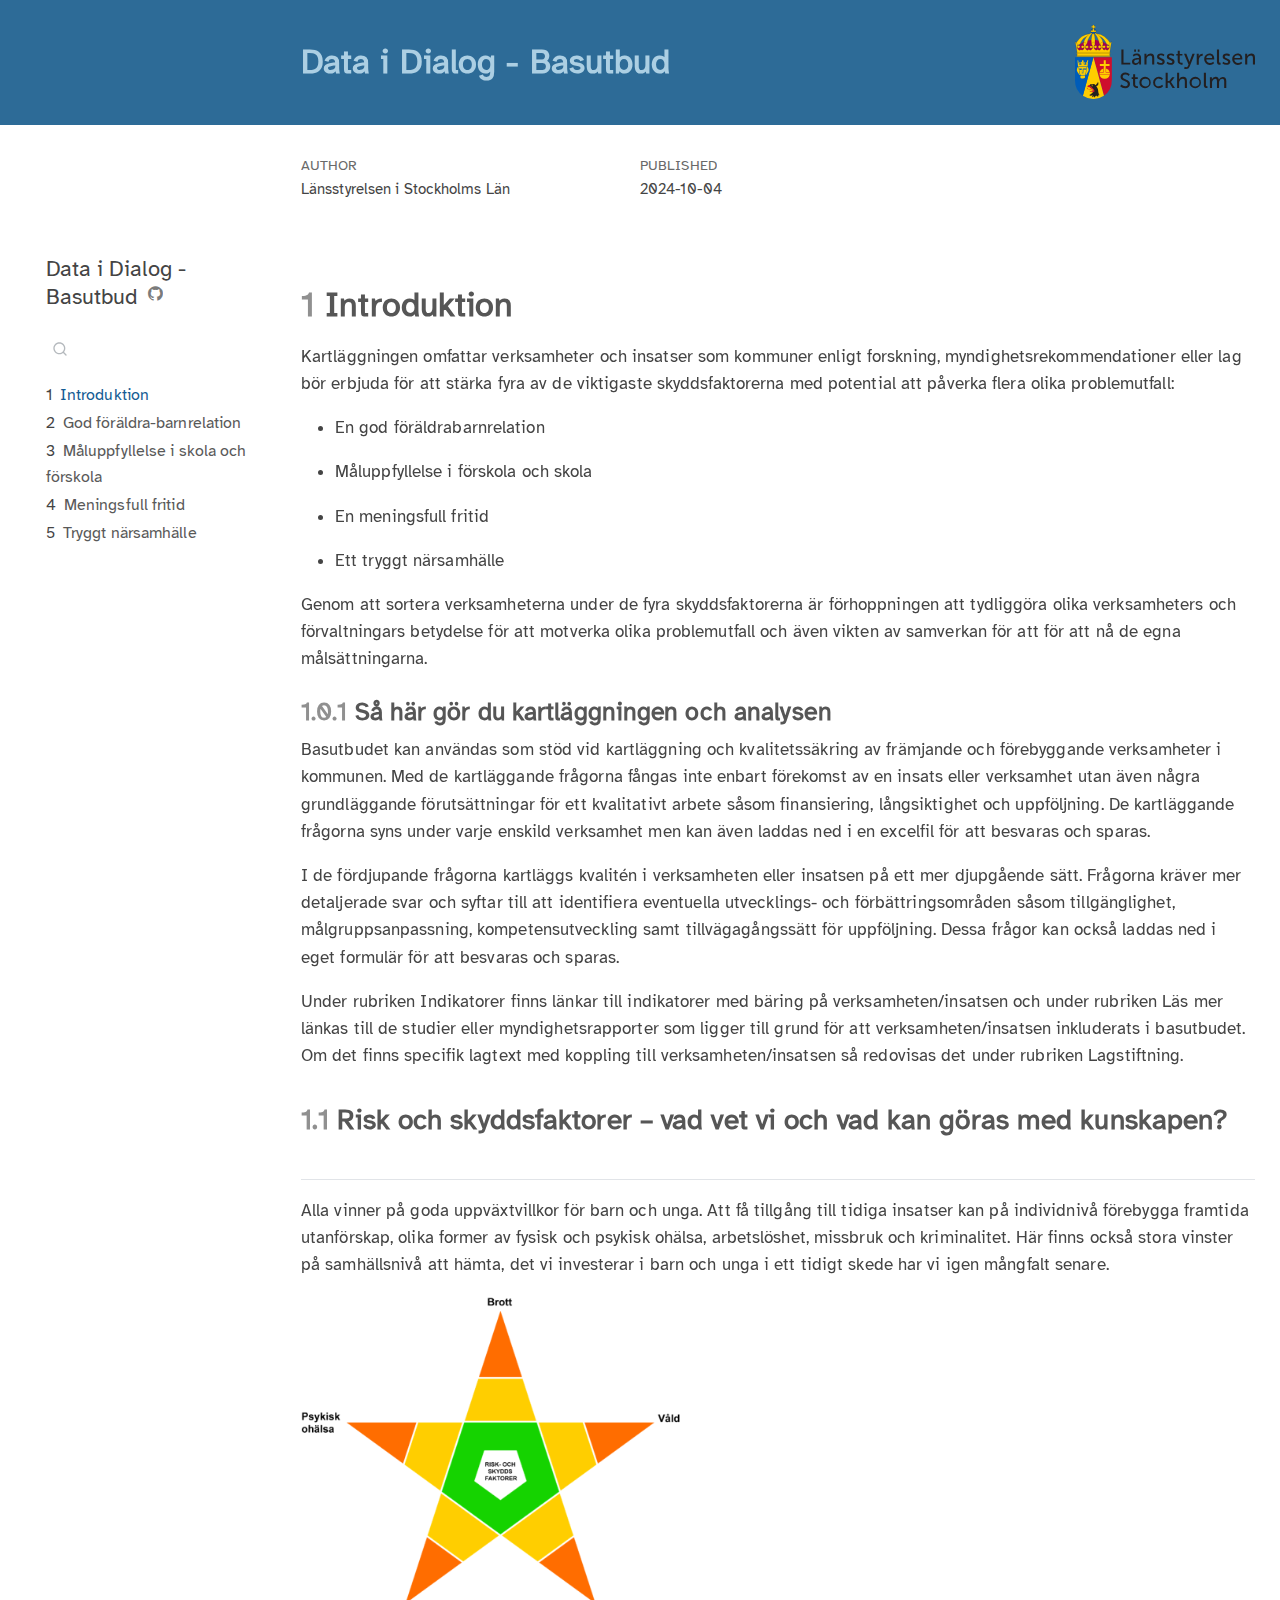
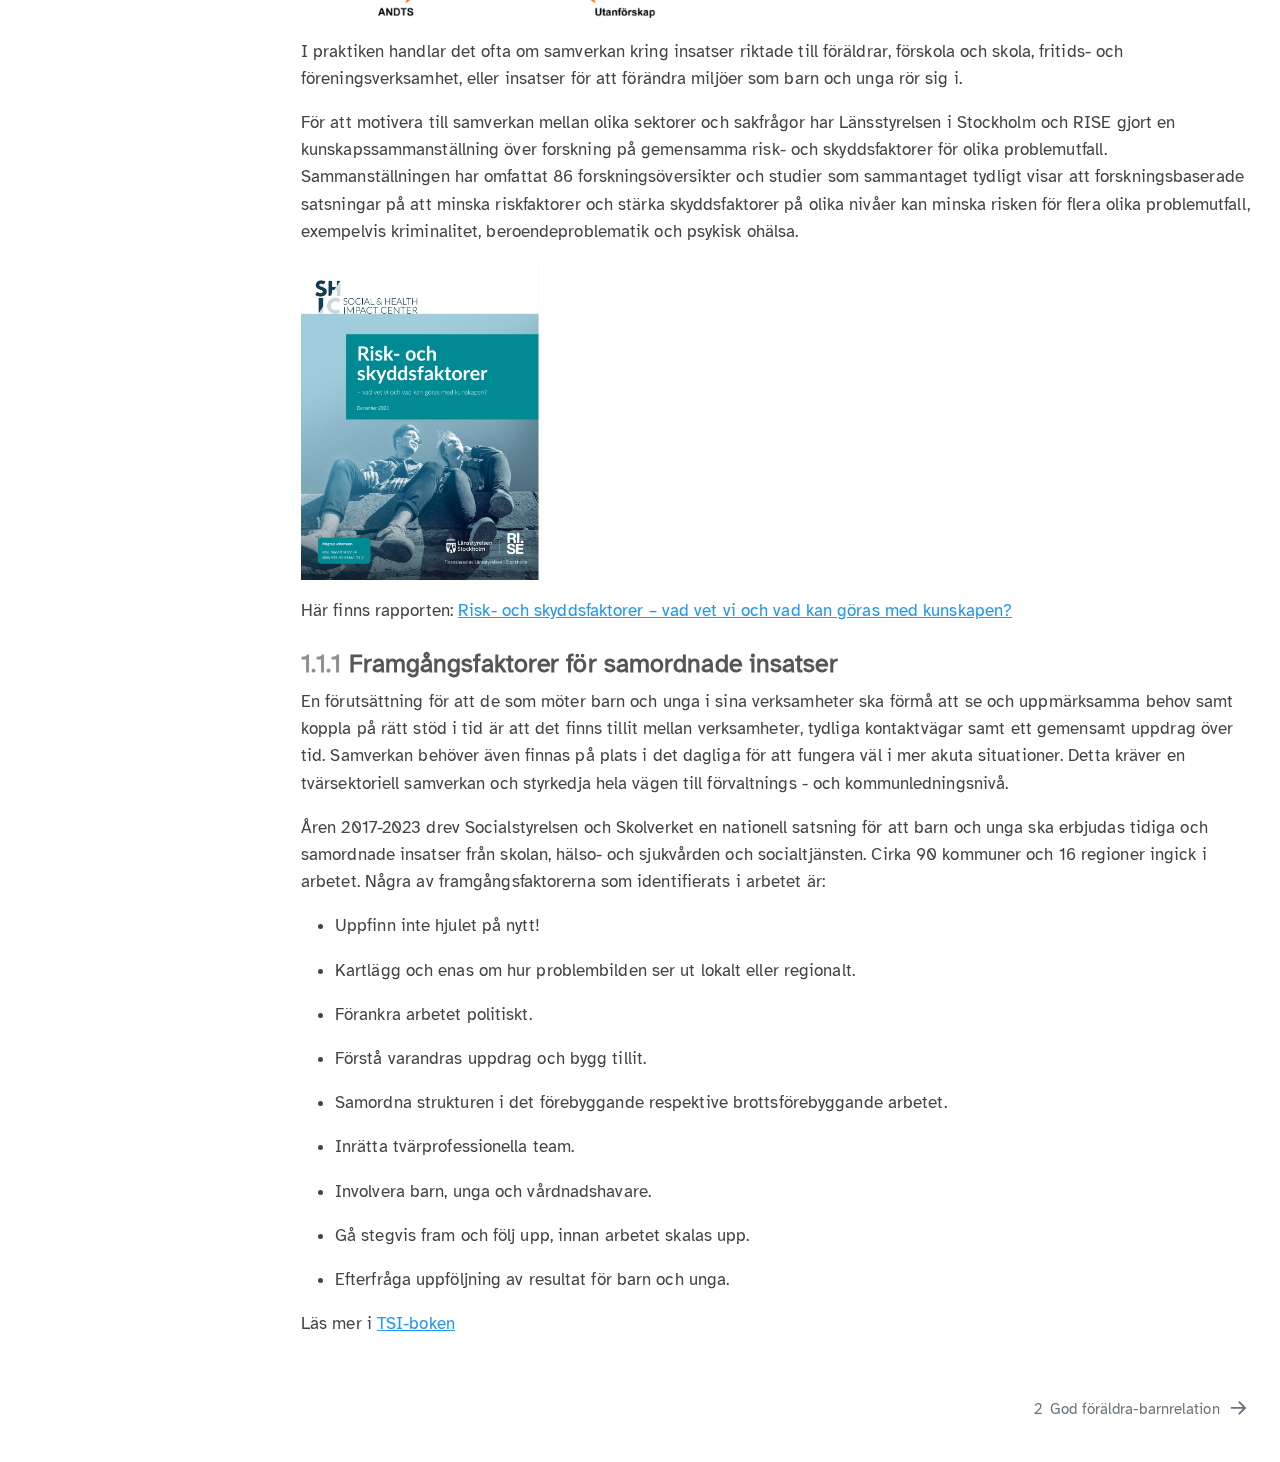
==== docs/index.html @ a028a674 "uppdaterad rubrik" ====
<!DOCTYPE html>
<html xmlns="http://www.w3.org/1999/xhtml" lang="en" xml:lang="en"><head>

<meta charset="utf-8">
<meta name="generator" content="quarto-1.3.353">

<meta name="viewport" content="width=device-width, initial-scale=1.0, user-scalable=yes">

<meta name="author" content="Länsstyrelsen i Stockholms Län">
<meta name="dcterms.date" content="2024-10-04">

<title>Data i Dialog - Basutbud</title>
<style>
code{white-space: pre-wrap;}
span.smallcaps{font-variant: small-caps;}
div.columns{display: flex; gap: min(4vw, 1.5em);}
div.column{flex: auto; overflow-x: auto;}
div.hanging-indent{margin-left: 1.5em; text-indent: -1.5em;}
ul.task-list{list-style: none;}
ul.task-list li input[type="checkbox"] {
  width: 0.8em;
  margin: 0 0.8em 0.2em -1em; /* quarto-specific, see https://github.com/quarto-dev/quarto-cli/issues/4556 */ 
  vertical-align: middle;
}
</style>


<script src="site_libs/quarto-nav/quarto-nav.js"></script>
<script src="site_libs/quarto-nav/headroom.min.js"></script>
<script src="site_libs/clipboard/clipboard.min.js"></script>
<script src="site_libs/quarto-search/autocomplete.umd.js"></script>
<script src="site_libs/quarto-search/fuse.min.js"></script>
<script src="site_libs/quarto-search/quarto-search.js"></script>
<meta name="quarto:offset" content="./">
<link href="./fldr.html" rel="next">
<script src="site_libs/quarto-html/quarto.js"></script>
<script src="site_libs/quarto-html/popper.min.js"></script>
<script src="site_libs/quarto-html/tippy.umd.min.js"></script>
<script src="site_libs/quarto-html/anchor.min.js"></script>
<link href="site_libs/quarto-html/tippy.css" rel="stylesheet">
<link href="site_libs/quarto-html/quarto-syntax-highlighting.css" rel="stylesheet" id="quarto-text-highlighting-styles">
<script src="site_libs/bootstrap/bootstrap.min.js"></script>
<link href="site_libs/bootstrap/bootstrap-icons.css" rel="stylesheet">
<link href="site_libs/bootstrap/bootstrap.min.css" rel="stylesheet" id="quarto-bootstrap" data-mode="light">
<script id="quarto-search-options" type="application/json">{
  "location": "sidebar",
  "copy-button": false,
  "collapse-after": 3,
  "panel-placement": "start",
  "type": "textbox",
  "limit": 20,
  "language": {
    "search-no-results-text": "No results",
    "search-matching-documents-text": "matching documents",
    "search-copy-link-title": "Copy link to search",
    "search-hide-matches-text": "Hide additional matches",
    "search-more-match-text": "more match in this document",
    "search-more-matches-text": "more matches in this document",
    "search-clear-button-title": "Clear",
    "search-detached-cancel-button-title": "Cancel",
    "search-submit-button-title": "Submit"
  }
}</script>
<style>

      .quarto-title-block .quarto-title-banner h1,
      .quarto-title-block .quarto-title-banner h2,
      .quarto-title-block .quarto-title-banner h3,
      .quarto-title-block .quarto-title-banner h4,
      .quarto-title-block .quarto-title-banner h5,
      .quarto-title-block .quarto-title-banner h6
      {
        color: #BBDBEC;
      }

      .quarto-title-block .quarto-title-banner {
        color: #BBDBEC;
background: #2D6B97;
      }
</style>


<link rel="stylesheet" href="styles.css">
</head>

<body class="nav-sidebar floating">

<div id="quarto-search-results"></div>
  <header id="quarto-header" class="headroom fixed-top">
  <nav class="quarto-secondary-nav">
    <div class="container-fluid d-flex">
      <button type="button" class="quarto-btn-toggle btn" data-bs-toggle="collapse" data-bs-target="#quarto-sidebar,#quarto-sidebar-glass" aria-controls="quarto-sidebar" aria-expanded="false" aria-label="Toggle sidebar navigation" onclick="if (window.quartoToggleHeadroom) { window.quartoToggleHeadroom(); }">
        <i class="bi bi-layout-text-sidebar-reverse"></i>
      </button>
      <nav class="quarto-page-breadcrumbs" aria-label="breadcrumb"><ol class="breadcrumb"><li class="breadcrumb-item"><a href="./index.html"><span class="chapter-number">1</span>&nbsp; <span class="chapter-title">Introduktion</span></a></li></ol></nav>
      <a class="flex-grow-1" role="button" data-bs-toggle="collapse" data-bs-target="#quarto-sidebar,#quarto-sidebar-glass" aria-controls="quarto-sidebar" aria-expanded="false" aria-label="Toggle sidebar navigation" onclick="if (window.quartoToggleHeadroom) { window.quartoToggleHeadroom(); }">      
      </a>
      <button type="button" class="btn quarto-search-button" aria-label="Search" onclick="window.quartoOpenSearch();">
        <i class="bi bi-search"></i>
      </button>
    </div>
  </nav>
</header>
<!-- content -->
<header id="title-block-header" class="quarto-title-block default page-columns page-full">
  <div class="quarto-title-banner page-columns page-full">
    <div class="quarto-title column-page-right">
      <h1 class="title">Data i Dialog - Basutbud</h1>
                      </div>
  </div>
    
  
  <div class="quarto-title-meta">

      <div>
      <div class="quarto-title-meta-heading">Author</div>
      <div class="quarto-title-meta-contents">
               <p>Länsstyrelsen i Stockholms Län </p>
            </div>
    </div>
      
      <div>
      <div class="quarto-title-meta-heading">Published</div>
      <div class="quarto-title-meta-contents">
        <p class="date">2024-10-04</p>
      </div>
    </div>
    
      
    </div>
    
  
  </header><div id="quarto-content" class="quarto-container page-columns page-rows-contents page-layout-full">
<!-- sidebar -->
  <nav id="quarto-sidebar" class="sidebar collapse collapse-horizontal sidebar-navigation floating overflow-auto">
    <div class="pt-lg-2 mt-2 text-left sidebar-header">
    <div class="sidebar-title mb-0 py-0">
      <a href="./">Data i Dialog - Basutbud</a> 
        <div class="sidebar-tools-main">
    <a href="https://github.com/pgmj" title="Source Code" class="quarto-navigation-tool px-1" aria-label="Source Code"><i class="bi bi-github"></i></a>
</div>
    </div>
      </div>
        <div class="mt-2 flex-shrink-0 align-items-center">
        <div class="sidebar-search">
        <div id="quarto-search" class="" title="Search"></div>
        </div>
        </div>
    <div class="sidebar-menu-container"> 
    <ul class="list-unstyled mt-1">
        <li class="sidebar-item">
  <div class="sidebar-item-container"> 
  <a href="./index.html" class="sidebar-item-text sidebar-link active">
 <span class="menu-text"><span class="chapter-number">1</span>&nbsp; <span class="chapter-title">Introduktion</span></span></a>
  </div>
</li>
        <li class="sidebar-item">
  <div class="sidebar-item-container"> 
  <a href="./fldr.html" class="sidebar-item-text sidebar-link">
 <span class="menu-text"><span class="chapter-number">2</span>&nbsp; <span class="chapter-title">God föräldra-barnrelation</span></span></a>
  </div>
</li>
        <li class="sidebar-item">
  <div class="sidebar-item-container"> 
  <a href="./skola.html" class="sidebar-item-text sidebar-link">
 <span class="menu-text"><span class="chapter-number">3</span>&nbsp; <span class="chapter-title">Måluppfyllelse i skola och förskola</span></span></a>
  </div>
</li>
        <li class="sidebar-item">
  <div class="sidebar-item-container"> 
  <a href="./fritid.html" class="sidebar-item-text sidebar-link">
 <span class="menu-text"><span class="chapter-number">4</span>&nbsp; <span class="chapter-title">Meningsfull fritid</span></span></a>
  </div>
</li>
        <li class="sidebar-item">
  <div class="sidebar-item-container"> 
  <a href="./community.html" class="sidebar-item-text sidebar-link">
 <span class="menu-text"><span class="chapter-number">5</span>&nbsp; <span class="chapter-title">Tryggt närsamhälle</span></span></a>
  </div>
</li>
    </ul>
    </div>
</nav>
<div id="quarto-sidebar-glass" data-bs-toggle="collapse" data-bs-target="#quarto-sidebar,#quarto-sidebar-glass"></div>
<!-- margin-sidebar -->
    
<!-- main -->
<main class="content quarto-banner-title-block column-page-right" id="quarto-document-content">




<section id="introduktion" class="level1" data-number="1">
<h1 data-number="1"><span class="header-section-number">1</span> Introduktion</h1>
<p>Kartläggningen omfattar verksamheter och insatser som kommuner enligt forskning, myndighetsrekommendationer eller lag bör erbjuda för att stärka fyra av de viktigaste skyddsfaktorerna med potential att påverka flera olika problemutfall:</p>
<ul>
<li><p>En god föräldrabarnrelation</p></li>
<li><p>Måluppfyllelse i förskola och skola</p></li>
<li><p>En meningsfull fritid</p></li>
<li><p>Ett tryggt närsamhälle</p></li>
</ul>
<p>Genom att sortera verksamheterna under de fyra skyddsfaktorerna är förhoppningen att tydliggöra olika verksamheters och förvaltningars betydelse för att motverka olika problemutfall och även vikten av samverkan för att för att nå de egna målsättningarna.</p>
<section id="så-här-gör-du-kartläggningen-och-analysen" class="level3" data-number="1.0.1">
<h3 data-number="1.0.1" class="anchored" data-anchor-id="så-här-gör-du-kartläggningen-och-analysen"><span class="header-section-number">1.0.1</span> Så här gör du kartläggningen och analysen</h3>
<p>Basutbudet kan användas som stöd vid kartläggning och kvalitetssäkring av främjande och förebyggande verksamheter i kommunen. Med de kartläggande frågorna fångas inte enbart förekomst av en insats eller verksamhet utan även några grundläggande förutsättningar för ett kvalitativt arbete såsom finansiering, långsiktighet och uppföljning. De kartläggande frågorna syns under varje enskild verksamhet men kan även laddas ned i en excelfil för att besvaras och sparas.</p>
<p>I de fördjupande frågorna kartläggs kvalitén i verksamheten eller insatsen på ett mer djupgående sätt. Frågorna kräver mer detaljerade svar och syftar till att identifiera eventuella utvecklings- och förbättringsområden såsom tillgänglighet, målgruppsanpassning, kompetensutveckling samt tillvägagångssätt för uppföljning. Dessa frågor kan också laddas ned i eget formulär för att besvaras och sparas.</p>
<p>Under rubriken Indikatorer finns länkar till indikatorer med bäring på verksamheten/insatsen och under rubriken Läs mer länkas till de studier eller myndighetsrapporter som ligger till grund för att verksamheten/insatsen inkluderats i basutbudet. Om det finns specifik lagtext med koppling till verksamheten/insatsen så redovisas det under rubriken Lagstiftning.</p>
</section>
<section id="risk-och-skyddsfaktorer-vad-vet-vi-och-vad-kan-göras-med-kunskapen" class="level2" data-number="1.1">
<h2 data-number="1.1" class="anchored" data-anchor-id="risk-och-skyddsfaktorer-vad-vet-vi-och-vad-kan-göras-med-kunskapen"><span class="header-section-number">1.1</span> Risk och skyddsfaktorer – vad vet vi och vad kan göras med kunskapen?</h2>
<p>Alla vinner på goda uppväxtvillkor för barn och unga. Att få tillgång till tidiga insatser kan på individnivå förebygga framtida utanförskap, olika former av fysisk och psykisk ohälsa, arbetslöshet, missbruk och kriminalitet. Här finns också stora vinster på samhällsnivå att hämta, det vi investerar i barn och unga i ett tidigt skede har vi igen mångfalt senare.</p>
<p><img src="preventionsstjarnan.png" class="img-fluid" style="width:40.0%"></p>
<p>I praktiken handlar det ofta om samverkan kring insatser riktade till föräldrar, förskola och skola, fritids- och föreningsverksamhet, eller insatser för att förändra miljöer som barn och unga rör sig i.</p>
<p>För att motivera till samverkan mellan olika sektorer och sakfrågor har Länsstyrelsen i Stockholm och RISE gjort en kunskapssammanställning över forskning på gemensamma risk- och skyddsfaktorer för olika problemutfall. Sammanställningen har omfattat 86 forskningsöversikter och studier som sammantaget tydligt visar att forskningsbaserade satsningar på att minska riskfaktorer och stärka skyddsfaktorer på olika nivåer kan minska risken för flera olika problemutfall, exempelvis kriminalitet, beroendeproblematik och psykisk ohälsa.</p>
<p><img src="riskrapport.png" class="img-fluid" style="width:25.0%"></p>
<p>Här finns rapporten: <a href="http://ri.diva-portal.org/smash/record.jsf?pid=diva2%3A1656234&amp;dswid=3419">Risk- och skyddsfaktorer – vad vet vi och vad kan göras med kunskapen?</a></p>
<section id="framgångsfaktorer-för-samordnade-insatser" class="level3" data-number="1.1.1">
<h3 data-number="1.1.1" class="anchored" data-anchor-id="framgångsfaktorer-för-samordnade-insatser"><span class="header-section-number">1.1.1</span> Framgångsfaktorer för samordnade insatser</h3>
<p>En förutsättning för att de som möter barn och unga i sina verksamheter ska förmå att se och uppmärksamma behov samt koppla på rätt stöd i tid är att det finns tillit mellan verksamheter, tydliga kontaktvägar samt ett gemensamt uppdrag över tid. Samverkan behöver även finnas på plats i det dagliga för att fungera väl i mer akuta situationer. Detta kräver en tvärsektoriell samverkan och styrkedja hela vägen till förvaltnings - och kommunledningsnivå.</p>
<p>Åren 2017-2023 drev Socialstyrelsen och Skolverket en nationell satsning för att barn och unga ska erbjudas tidiga och samordnade insatser från skolan, hälso- och sjukvården och socialtjänsten. Cirka 90 kommuner och 16 regioner ingick i arbetet. Några av framgångsfaktorerna som identifierats i arbetet är:</p>
<ul>
<li><p>Uppfinn inte hjulet på nytt!</p></li>
<li><p>Kartlägg och enas om hur problembilden ser ut lokalt eller regionalt.</p></li>
<li><p>Förankra arbetet politiskt.</p></li>
<li><p>Förstå varandras uppdrag och bygg tillit.</p></li>
<li><p>Samordna strukturen i det förebyggande respektive brottsförebyggande arbetet.</p></li>
<li><p>Inrätta tvärprofessionella team.</p></li>
<li><p>Involvera barn, unga och vårdnadshavare.</p></li>
<li><p>Gå stegvis fram och följ upp, innan arbetet skalas upp.</p></li>
<li><p>Efterfråga uppföljning av resultat för barn och unga.</p></li>
</ul>
<p>Läs mer i <a href="https://www.socialstyrelsen.se/globalassets/sharepoint-dokument/artikelkatalog/ovrigt/2023-10-8779.pdf">TSI-boken</a></p>


</section>
</section>
</section>

</main> <!-- /main -->
<script id="quarto-html-after-body" type="application/javascript">
window.document.addEventListener("DOMContentLoaded", function (event) {
  const toggleBodyColorMode = (bsSheetEl) => {
    const mode = bsSheetEl.getAttribute("data-mode");
    const bodyEl = window.document.querySelector("body");
    if (mode === "dark") {
      bodyEl.classList.add("quarto-dark");
      bodyEl.classList.remove("quarto-light");
    } else {
      bodyEl.classList.add("quarto-light");
      bodyEl.classList.remove("quarto-dark");
    }
  }
  const toggleBodyColorPrimary = () => {
    const bsSheetEl = window.document.querySelector("link#quarto-bootstrap");
    if (bsSheetEl) {
      toggleBodyColorMode(bsSheetEl);
    }
  }
  toggleBodyColorPrimary();  
  const icon = "";
  const anchorJS = new window.AnchorJS();
  anchorJS.options = {
    placement: 'right',
    icon: icon
  };
  anchorJS.add('.anchored');
  const isCodeAnnotation = (el) => {
    for (const clz of el.classList) {
      if (clz.startsWith('code-annotation-')) {                     
        return true;
      }
    }
    return false;
  }
  const clipboard = new window.ClipboardJS('.code-copy-button', {
    text: function(trigger) {
      const codeEl = trigger.previousElementSibling.cloneNode(true);
      for (const childEl of codeEl.children) {
        if (isCodeAnnotation(childEl)) {
          childEl.remove();
        }
      }
      return codeEl.innerText;
    }
  });
  clipboard.on('success', function(e) {
    // button target
    const button = e.trigger;
    // don't keep focus
    button.blur();
    // flash "checked"
    button.classList.add('code-copy-button-checked');
    var currentTitle = button.getAttribute("title");
    button.setAttribute("title", "Copied!");
    let tooltip;
    if (window.bootstrap) {
      button.setAttribute("data-bs-toggle", "tooltip");
      button.setAttribute("data-bs-placement", "left");
      button.setAttribute("data-bs-title", "Copied!");
      tooltip = new bootstrap.Tooltip(button, 
        { trigger: "manual", 
          customClass: "code-copy-button-tooltip",
          offset: [0, -8]});
      tooltip.show();    
    }
    setTimeout(function() {
      if (tooltip) {
        tooltip.hide();
        button.removeAttribute("data-bs-title");
        button.removeAttribute("data-bs-toggle");
        button.removeAttribute("data-bs-placement");
      }
      button.setAttribute("title", currentTitle);
      button.classList.remove('code-copy-button-checked');
    }, 1000);
    // clear code selection
    e.clearSelection();
  });
  function tippyHover(el, contentFn) {
    const config = {
      allowHTML: true,
      content: contentFn,
      maxWidth: 500,
      delay: 100,
      arrow: false,
      appendTo: function(el) {
          return el.parentElement;
      },
      interactive: true,
      interactiveBorder: 10,
      theme: 'quarto',
      placement: 'bottom-start'
    };
    window.tippy(el, config); 
  }
  const noterefs = window.document.querySelectorAll('a[role="doc-noteref"]');
  for (var i=0; i<noterefs.length; i++) {
    const ref = noterefs[i];
    tippyHover(ref, function() {
      // use id or data attribute instead here
      let href = ref.getAttribute('data-footnote-href') || ref.getAttribute('href');
      try { href = new URL(href).hash; } catch {}
      const id = href.replace(/^#\/?/, "");
      const note = window.document.getElementById(id);
      return note.innerHTML;
    });
  }
      let selectedAnnoteEl;
      const selectorForAnnotation = ( cell, annotation) => {
        let cellAttr = 'data-code-cell="' + cell + '"';
        let lineAttr = 'data-code-annotation="' +  annotation + '"';
        const selector = 'span[' + cellAttr + '][' + lineAttr + ']';
        return selector;
      }
      const selectCodeLines = (annoteEl) => {
        const doc = window.document;
        const targetCell = annoteEl.getAttribute("data-target-cell");
        const targetAnnotation = annoteEl.getAttribute("data-target-annotation");
        const annoteSpan = window.document.querySelector(selectorForAnnotation(targetCell, targetAnnotation));
        const lines = annoteSpan.getAttribute("data-code-lines").split(",");
        const lineIds = lines.map((line) => {
          return targetCell + "-" + line;
        })
        let top = null;
        let height = null;
        let parent = null;
        if (lineIds.length > 0) {
            //compute the position of the single el (top and bottom and make a div)
            const el = window.document.getElementById(lineIds[0]);
            top = el.offsetTop;
            height = el.offsetHeight;
            parent = el.parentElement.parentElement;
          if (lineIds.length > 1) {
            const lastEl = window.document.getElementById(lineIds[lineIds.length - 1]);
            const bottom = lastEl.offsetTop + lastEl.offsetHeight;
            height = bottom - top;
          }
          if (top !== null && height !== null && parent !== null) {
            // cook up a div (if necessary) and position it 
            let div = window.document.getElementById("code-annotation-line-highlight");
            if (div === null) {
              div = window.document.createElement("div");
              div.setAttribute("id", "code-annotation-line-highlight");
              div.style.position = 'absolute';
              parent.appendChild(div);
            }
            div.style.top = top - 2 + "px";
            div.style.height = height + 4 + "px";
            let gutterDiv = window.document.getElementById("code-annotation-line-highlight-gutter");
            if (gutterDiv === null) {
              gutterDiv = window.document.createElement("div");
              gutterDiv.setAttribute("id", "code-annotation-line-highlight-gutter");
              gutterDiv.style.position = 'absolute';
              const codeCell = window.document.getElementById(targetCell);
              const gutter = codeCell.querySelector('.code-annotation-gutter');
              gutter.appendChild(gutterDiv);
            }
            gutterDiv.style.top = top - 2 + "px";
            gutterDiv.style.height = height + 4 + "px";
          }
          selectedAnnoteEl = annoteEl;
        }
      };
      const unselectCodeLines = () => {
        const elementsIds = ["code-annotation-line-highlight", "code-annotation-line-highlight-gutter"];
        elementsIds.forEach((elId) => {
          const div = window.document.getElementById(elId);
          if (div) {
            div.remove();
          }
        });
        selectedAnnoteEl = undefined;
      };
      // Attach click handler to the DT
      const annoteDls = window.document.querySelectorAll('dt[data-target-cell]');
      for (const annoteDlNode of annoteDls) {
        annoteDlNode.addEventListener('click', (event) => {
          const clickedEl = event.target;
          if (clickedEl !== selectedAnnoteEl) {
            unselectCodeLines();
            const activeEl = window.document.querySelector('dt[data-target-cell].code-annotation-active');
            if (activeEl) {
              activeEl.classList.remove('code-annotation-active');
            }
            selectCodeLines(clickedEl);
            clickedEl.classList.add('code-annotation-active');
          } else {
            // Unselect the line
            unselectCodeLines();
            clickedEl.classList.remove('code-annotation-active');
          }
        });
      }
  const findCites = (el) => {
    const parentEl = el.parentElement;
    if (parentEl) {
      const cites = parentEl.dataset.cites;
      if (cites) {
        return {
          el,
          cites: cites.split(' ')
        };
      } else {
        return findCites(el.parentElement)
      }
    } else {
      return undefined;
    }
  };
  var bibliorefs = window.document.querySelectorAll('a[role="doc-biblioref"]');
  for (var i=0; i<bibliorefs.length; i++) {
    const ref = bibliorefs[i];
    const citeInfo = findCites(ref);
    if (citeInfo) {
      tippyHover(citeInfo.el, function() {
        var popup = window.document.createElement('div');
        citeInfo.cites.forEach(function(cite) {
          var citeDiv = window.document.createElement('div');
          citeDiv.classList.add('hanging-indent');
          citeDiv.classList.add('csl-entry');
          var biblioDiv = window.document.getElementById('ref-' + cite);
          if (biblioDiv) {
            citeDiv.innerHTML = biblioDiv.innerHTML;
          }
          popup.appendChild(citeDiv);
        });
        return popup.innerHTML;
      });
    }
  }
    var localhostRegex = new RegExp(/^(?:http|https):\/\/localhost\:?[0-9]*\//);
      var filterRegex = new RegExp('/' + window.location.host + '/');
    var isInternal = (href) => {
        return filterRegex.test(href) || localhostRegex.test(href);
    }
    // Inspect non-navigation links and adorn them if external
 	var links = window.document.querySelectorAll('a[href]:not(.nav-link):not(.navbar-brand):not(.toc-action):not(.sidebar-link):not(.sidebar-item-toggle):not(.pagination-link):not(.no-external):not([aria-hidden]):not(.dropdown-item)');
    for (var i=0; i<links.length; i++) {
      const link = links[i];
      if (!isInternal(link.href)) {
          // target, if specified
          link.setAttribute("target", "_blank");
      }
    }
});
</script>
<nav class="page-navigation column-page-right">
  <div class="nav-page nav-page-previous">
  </div>
  <div class="nav-page nav-page-next">
      <a href="./fldr.html" class="pagination-link">
        <span class="nav-page-text"><span class="chapter-number">2</span>&nbsp; <span class="chapter-title">God föräldra-barnrelation</span></span> <i class="bi bi-arrow-right-short"></i>
      </a>
  </div>
</nav>
</div> <!-- /content -->



</body></html>
---- docs/site_libs/quarto-html/tippy.css ----
.tippy-box[data-animation=fade][data-state=hidden]{opacity:0}[data-tippy-root]{max-width:calc(100vw - 10px)}.tippy-box{position:relative;background-color:#333;color:#fff;border-radius:4px;font-size:14px;line-height:1.4;white-space:normal;outline:0;transition-property:transform,visibility,opacity}.tippy-box[data-placement^=top]>.tippy-arrow{bottom:0}.tippy-box[data-placement^=top]>.tippy-arrow:before{bottom:-7px;left:0;border-width:8px 8px 0;border-top-color:initial;transform-origin:center top}.tippy-box[data-placement^=bottom]>.tippy-arrow{top:0}.tippy-box[data-placement^=bottom]>.tippy-arrow:before{top:-7px;left:0;border-width:0 8px 8px;border-bottom-color:initial;transform-origin:center bottom}.tippy-box[data-placement^=left]>.tippy-arrow{right:0}.tippy-box[data-placement^=left]>.tippy-arrow:before{border-width:8px 0 8px 8px;border-left-color:initial;right:-7px;transform-origin:center left}.tippy-box[data-placement^=right]>.tippy-arrow{left:0}.tippy-box[data-placement^=right]>.tippy-arrow:before{left:-7px;border-width:8px 8px 8px 0;border-right-color:initial;transform-origin:center right}.tippy-box[data-inertia][data-state=visible]{transition-timing-function:cubic-bezier(.54,1.5,.38,1.11)}.tippy-arrow{width:16px;height:16px;color:#333}.tippy-arrow:before{content:"";position:absolute;border-color:transparent;border-style:solid}.tippy-content{position:relative;padding:5px 9px;z-index:1}
---- docs/site_libs/quarto-html/quarto-syntax-highlighting.css ----
/* quarto syntax highlight colors */
:root {
  --quarto-hl-ot-color: #003B4F;
  --quarto-hl-at-color: #657422;
  --quarto-hl-ss-color: #20794D;
  --quarto-hl-an-color: #5E5E5E;
  --quarto-hl-fu-color: #4758AB;
  --quarto-hl-st-color: #20794D;
  --quarto-hl-cf-color: #003B4F;
  --quarto-hl-op-color: #5E5E5E;
  --quarto-hl-er-color: #AD0000;
  --quarto-hl-bn-color: #AD0000;
  --quarto-hl-al-color: #AD0000;
  --quarto-hl-va-color: #111111;
  --quarto-hl-bu-color: inherit;
  --quarto-hl-ex-color: inherit;
  --quarto-hl-pp-color: #AD0000;
  --quarto-hl-in-color: #5E5E5E;
  --quarto-hl-vs-color: #20794D;
  --quarto-hl-wa-color: #5E5E5E;
  --quarto-hl-do-color: #5E5E5E;
  --quarto-hl-im-color: #00769E;
  --quarto-hl-ch-color: #20794D;
  --quarto-hl-dt-color: #AD0000;
  --quarto-hl-fl-color: #AD0000;
  --quarto-hl-co-color: #5E5E5E;
  --quarto-hl-cv-color: #5E5E5E;
  --quarto-hl-cn-color: #8f5902;
  --quarto-hl-sc-color: #5E5E5E;
  --quarto-hl-dv-color: #AD0000;
  --quarto-hl-kw-color: #003B4F;
}

/* other quarto variables */
:root {
  --quarto-font-monospace: SFMono-Regular, Menlo, Monaco, Consolas, "Liberation Mono", "Courier New", monospace;
}

pre > code.sourceCode > span {
  color: #003B4F;
}

code span {
  color: #003B4F;
}

code.sourceCode > span {
  color: #003B4F;
}

div.sourceCode,
div.sourceCode pre.sourceCode {
  color: #003B4F;
}

code span.ot {
  color: #003B4F;
  font-style: inherit;
}

code span.at {
  color: #657422;
  font-style: inherit;
}

code span.ss {
  color: #20794D;
  font-style: inherit;
}

code span.an {
  color: #5E5E5E;
  font-style: inherit;
}

code span.fu {
  color: #4758AB;
  font-style: inherit;
}

code span.st {
  color: #20794D;
  font-style: inherit;
}

code span.cf {
  color: #003B4F;
  font-style: inherit;
}

code span.op {
  color: #5E5E5E;
  font-style: inherit;
}

code span.er {
  color: #AD0000;
  font-style: inherit;
}

code span.bn {
  color: #AD0000;
  font-style: inherit;
}

code span.al {
  color: #AD0000;
  font-style: inherit;
}

code span.va {
  color: #111111;
  font-style: inherit;
}

code span.bu {
  font-style: inherit;
}

code span.ex {
  font-style: inherit;
}

code span.pp {
  color: #AD0000;
  font-style: inherit;
}

code span.in {
  color: #5E5E5E;
  font-style: inherit;
}

code span.vs {
  color: #20794D;
  font-style: inherit;
}

code span.wa {
  color: #5E5E5E;
  font-style: italic;
}

code span.do {
  color: #5E5E5E;
  font-style: italic;
}

code span.im {
  color: #00769E;
  font-style: inherit;
}

code span.ch {
  color: #20794D;
  font-style: inherit;
}

code span.dt {
  color: #AD0000;
  font-style: inherit;
}

code span.fl {
  color: #AD0000;
  font-style: inherit;
}

code span.co {
  color: #5E5E5E;
  font-style: inherit;
}

code span.cv {
  color: #5E5E5E;
  font-style: italic;
}

code span.cn {
  color: #8f5902;
  font-style: inherit;
}

code span.sc {
  color: #5E5E5E;
  font-style: inherit;
}

code span.dv {
  color: #AD0000;
  font-style: inherit;
}

code span.kw {
  color: #003B4F;
  font-style: inherit;
}

.prevent-inlining {
  content: "</";
}

/*# sourceMappingURL=debc5d5d77c3f9108843748ff7464032.css.map */
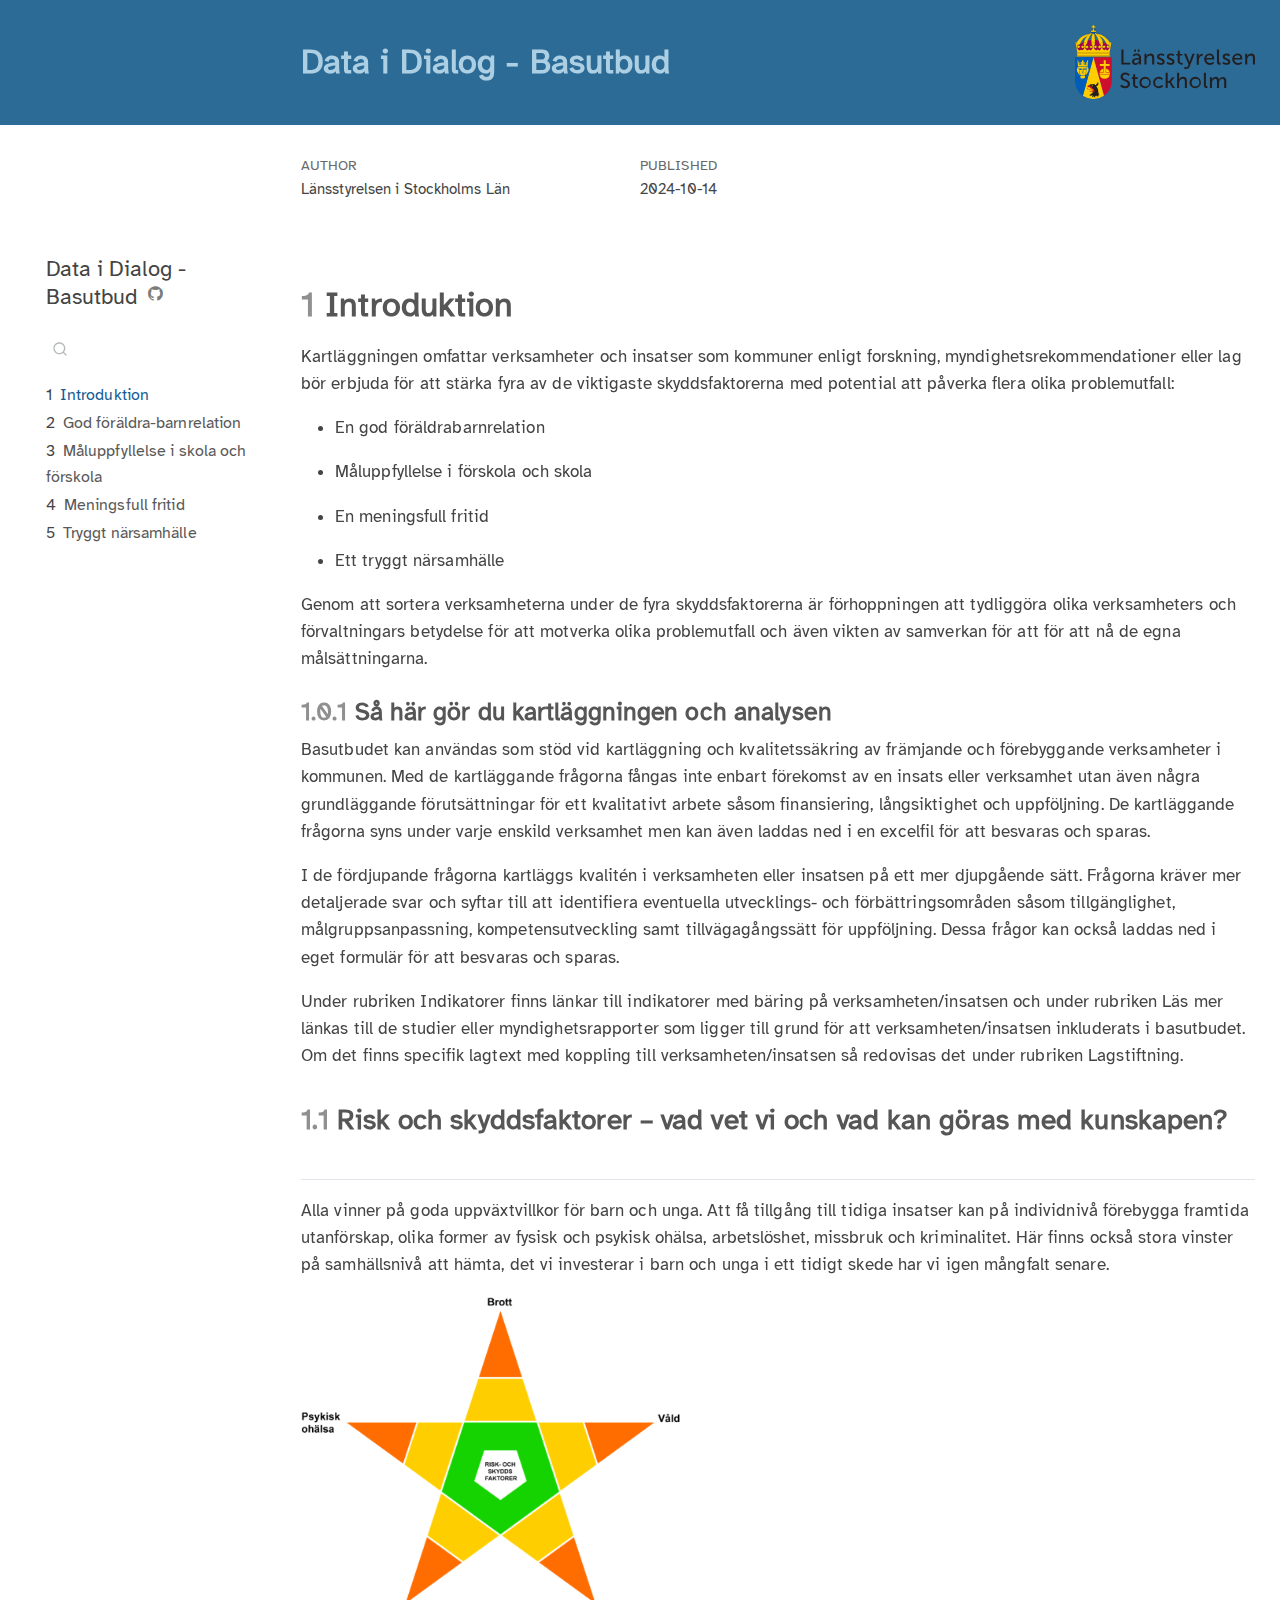
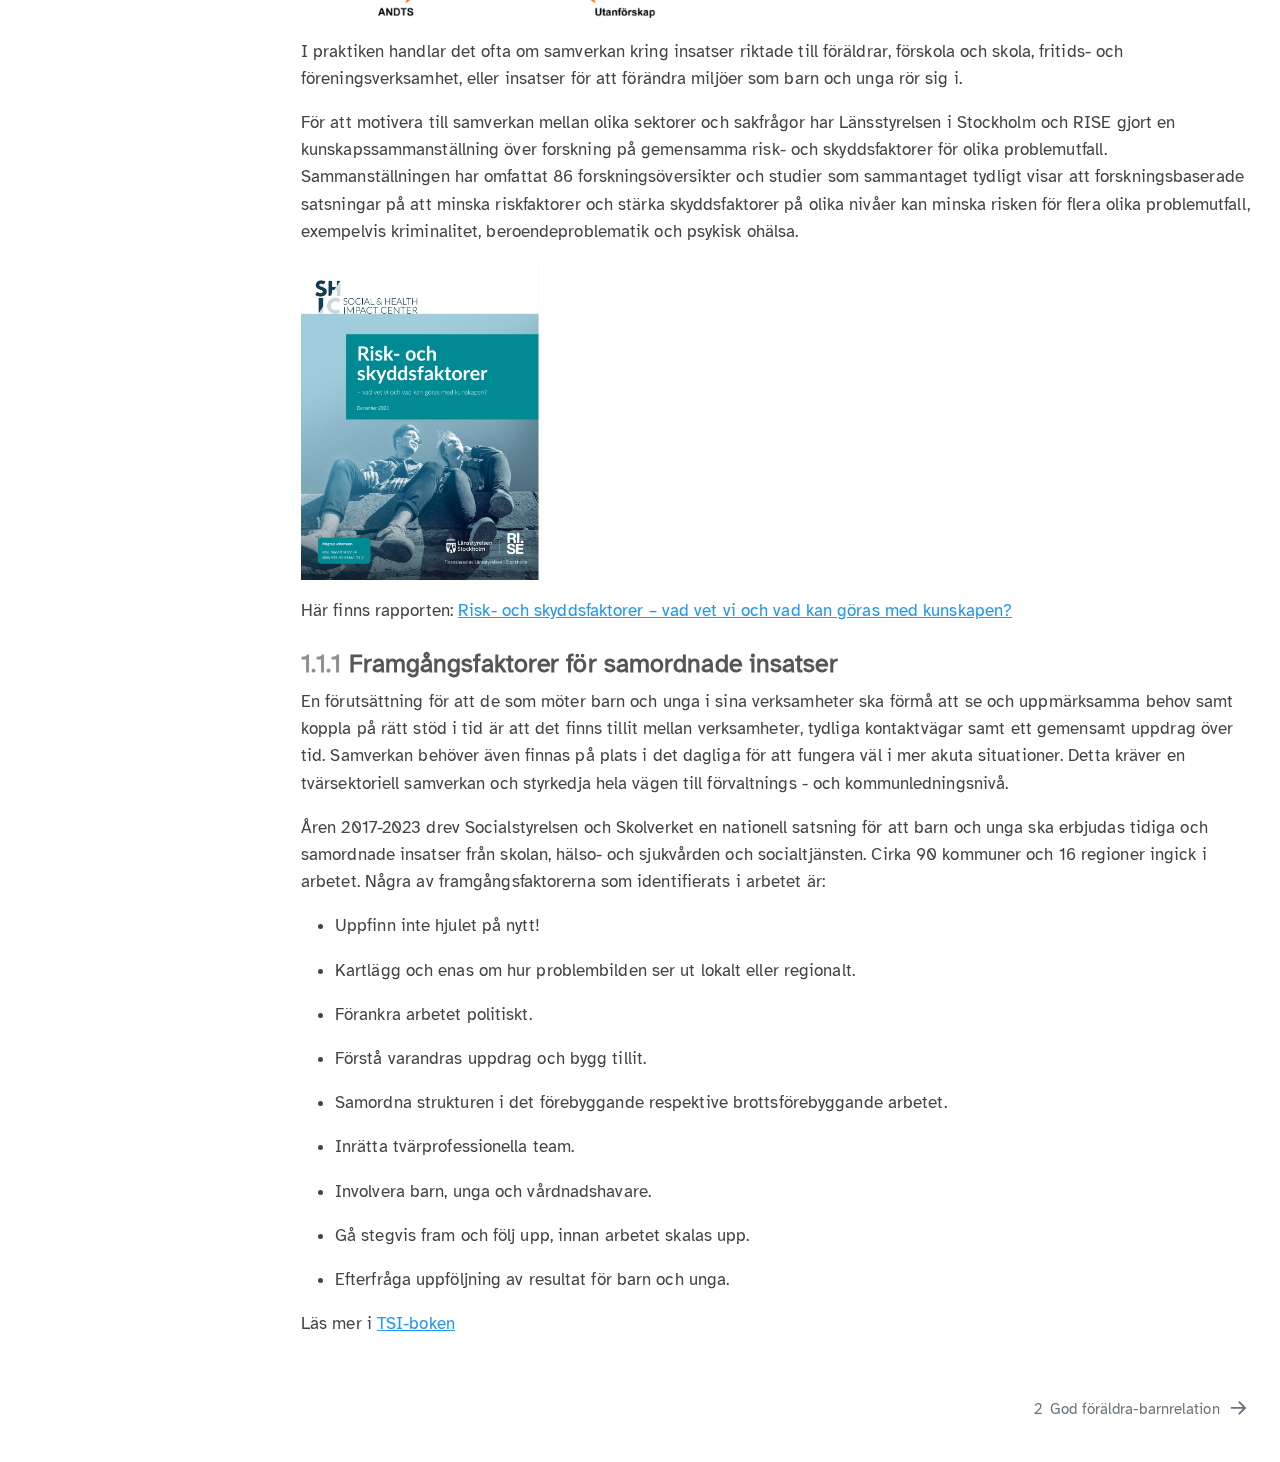
==== commit 86d5d52e: "uppdaterat excelfiler" ====
--- a/docs/index.html
+++ b/docs/index.html
@@ -7,7 +7,7 @@
 <meta name="viewport" content="width=device-width, initial-scale=1.0, user-scalable=yes">
 
 <meta name="author" content="Länsstyrelsen i Stockholms Län">
-<meta name="dcterms.date" content="2024-10-04">
+<meta name="dcterms.date" content="2024-10-14">
 
 <title>Data i Dialog - Basutbud</title>
 <style>
@@ -122,7 +122,7 @@
       <div>
       <div class="quarto-title-meta-heading">Published</div>
       <div class="quarto-title-meta-contents">
-        <p class="date">2024-10-04</p>
+        <p class="date">2024-10-14</p>
       </div>
     </div>
     
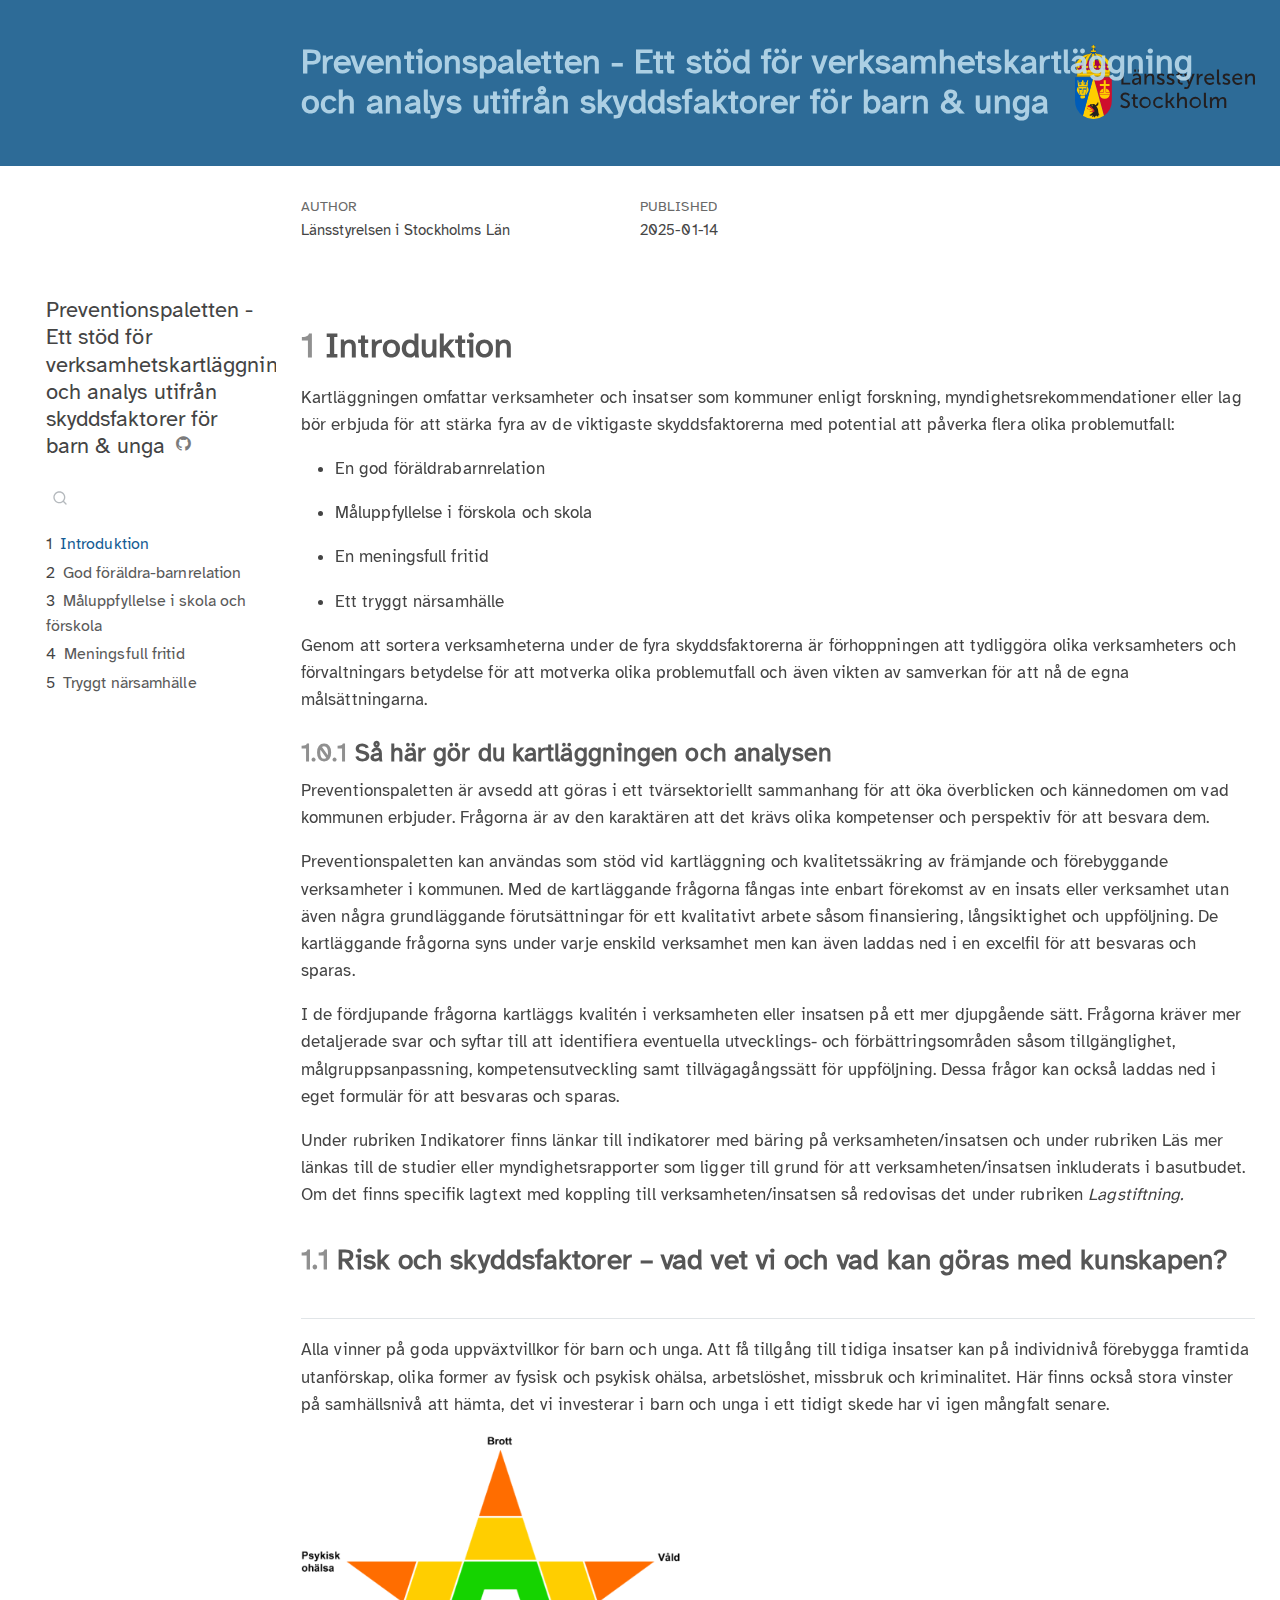
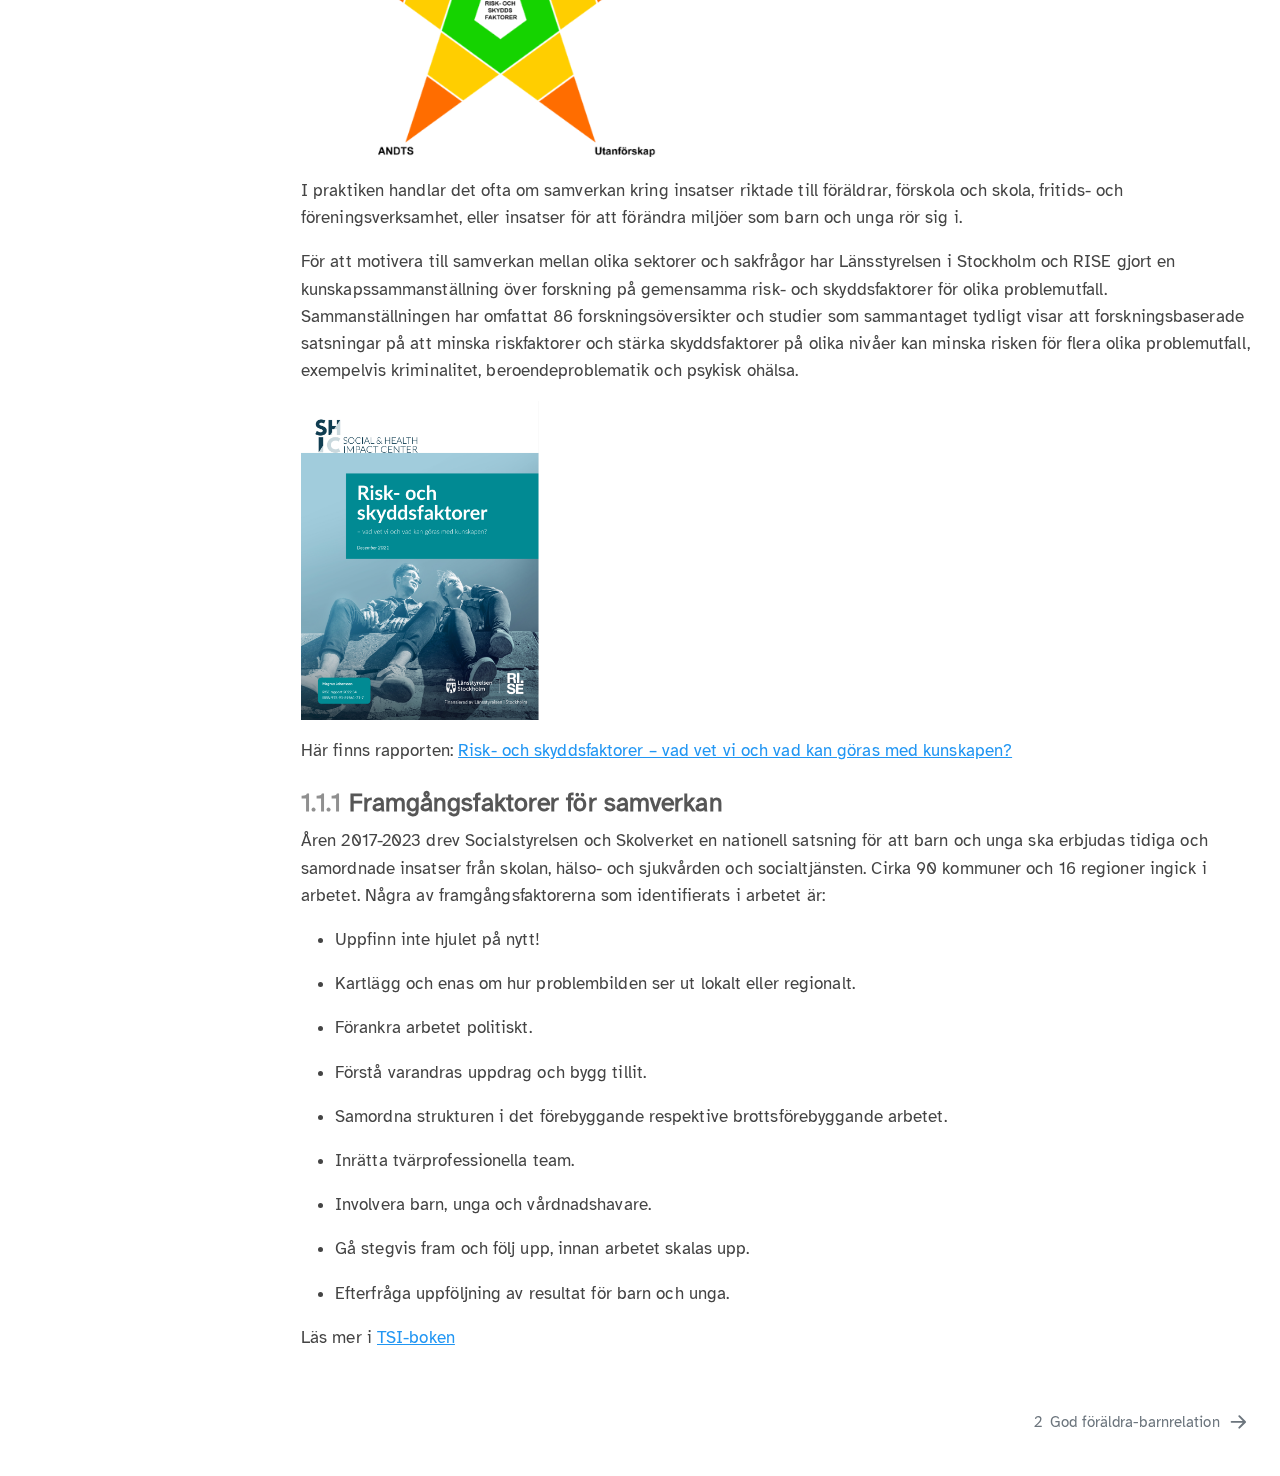
==== commit 65809dda: "Uppdateringar från Kajsa 2025-01-10" ====
--- a/docs/index.html
+++ b/docs/index.html
@@ -7,9 +7,9 @@
 <meta name="viewport" content="width=device-width, initial-scale=1.0, user-scalable=yes">
 
 <meta name="author" content="Länsstyrelsen i Stockholms Län">
-<meta name="dcterms.date" content="2024-10-14">
-
-<title>Data i Dialog - Basutbud</title>
+<meta name="dcterms.date" content="2025-01-14">
+
+<title>Preventionspaletten - Ett stöd för verksamhetskartläggning och analys utifrån skyddsfaktorer för barn &amp; unga</title>
 <style>
 code{white-space: pre-wrap;}
 span.smallcaps{font-variant: small-caps;}
@@ -105,7 +105,7 @@
 <header id="title-block-header" class="quarto-title-block default page-columns page-full">
   <div class="quarto-title-banner page-columns page-full">
     <div class="quarto-title column-page-right">
-      <h1 class="title">Data i Dialog - Basutbud</h1>
+      <h1 class="title">Preventionspaletten - Ett stöd för verksamhetskartläggning och analys utifrån skyddsfaktorer för barn &amp; unga</h1>
                       </div>
   </div>
     
@@ -122,7 +122,7 @@
       <div>
       <div class="quarto-title-meta-heading">Published</div>
       <div class="quarto-title-meta-contents">
-        <p class="date">2024-10-14</p>
+        <p class="date">2025-01-14</p>
       </div>
     </div>
     
@@ -135,7 +135,7 @@
   <nav id="quarto-sidebar" class="sidebar collapse collapse-horizontal sidebar-navigation floating overflow-auto">
     <div class="pt-lg-2 mt-2 text-left sidebar-header">
     <div class="sidebar-title mb-0 py-0">
-      <a href="./">Data i Dialog - Basutbud</a> 
+      <a href="./">Preventionspaletten - Ett stöd för verksamhetskartläggning och analys utifrån skyddsfaktorer för barn &amp; unga</a> 
         <div class="sidebar-tools-main">
     <a href="https://github.com/pgmj" title="Source Code" class="quarto-navigation-tool px-1" aria-label="Source Code"><i class="bi bi-github"></i></a>
 </div>
@@ -199,12 +199,13 @@
 <li><p>En meningsfull fritid</p></li>
 <li><p>Ett tryggt närsamhälle</p></li>
 </ul>
-<p>Genom att sortera verksamheterna under de fyra skyddsfaktorerna är förhoppningen att tydliggöra olika verksamheters och förvaltningars betydelse för att motverka olika problemutfall och även vikten av samverkan för att för att nå de egna målsättningarna.</p>
+<p>Genom att sortera verksamheterna under de fyra skyddsfaktorerna är förhoppningen att tydliggöra olika verksamheters och förvaltningars betydelse för att motverka olika problemutfall och även vikten av samverkan för att nå de egna målsättningarna.</p>
 <section id="så-här-gör-du-kartläggningen-och-analysen" class="level3" data-number="1.0.1">
 <h3 data-number="1.0.1" class="anchored" data-anchor-id="så-här-gör-du-kartläggningen-och-analysen"><span class="header-section-number">1.0.1</span> Så här gör du kartläggningen och analysen</h3>
-<p>Basutbudet kan användas som stöd vid kartläggning och kvalitetssäkring av främjande och förebyggande verksamheter i kommunen. Med de kartläggande frågorna fångas inte enbart förekomst av en insats eller verksamhet utan även några grundläggande förutsättningar för ett kvalitativt arbete såsom finansiering, långsiktighet och uppföljning. De kartläggande frågorna syns under varje enskild verksamhet men kan även laddas ned i en excelfil för att besvaras och sparas.</p>
+<p>Preventionspaletten är avsedd att göras i ett tvärsektoriellt sammanhang för att öka överblicken och kännedomen om vad kommunen erbjuder. Frågorna är av den karaktären att det krävs olika kompetenser och perspektiv för att besvara dem.</p>
+<p>Preventionspaletten kan användas som stöd vid kartläggning och kvalitetssäkring av främjande och förebyggande verksamheter i kommunen. Med de kartläggande frågorna fångas inte enbart förekomst av en insats eller verksamhet utan även några grundläggande förutsättningar för ett kvalitativt arbete såsom finansiering, långsiktighet och uppföljning. De kartläggande frågorna syns under varje enskild verksamhet men kan även laddas ned i en excelfil för att besvaras och sparas.</p>
 <p>I de fördjupande frågorna kartläggs kvalitén i verksamheten eller insatsen på ett mer djupgående sätt. Frågorna kräver mer detaljerade svar och syftar till att identifiera eventuella utvecklings- och förbättringsområden såsom tillgänglighet, målgruppsanpassning, kompetensutveckling samt tillvägagångssätt för uppföljning. Dessa frågor kan också laddas ned i eget formulär för att besvaras och sparas.</p>
-<p>Under rubriken Indikatorer finns länkar till indikatorer med bäring på verksamheten/insatsen och under rubriken Läs mer länkas till de studier eller myndighetsrapporter som ligger till grund för att verksamheten/insatsen inkluderats i basutbudet. Om det finns specifik lagtext med koppling till verksamheten/insatsen så redovisas det under rubriken Lagstiftning.</p>
+<p>Under rubriken Indikatorer finns länkar till indikatorer med bäring på verksamheten/insatsen och under rubriken Läs mer länkas till de studier eller myndighetsrapporter som ligger till grund för att verksamheten/insatsen inkluderats i basutbudet. Om det finns specifik lagtext med koppling till verksamheten/insatsen så redovisas det under rubriken <em>Lagstiftning.</em></p>
 </section>
 <section id="risk-och-skyddsfaktorer-vad-vet-vi-och-vad-kan-göras-med-kunskapen" class="level2" data-number="1.1">
 <h2 data-number="1.1" class="anchored" data-anchor-id="risk-och-skyddsfaktorer-vad-vet-vi-och-vad-kan-göras-med-kunskapen"><span class="header-section-number">1.1</span> Risk och skyddsfaktorer – vad vet vi och vad kan göras med kunskapen?</h2>
@@ -214,9 +215,8 @@
 <p>För att motivera till samverkan mellan olika sektorer och sakfrågor har Länsstyrelsen i Stockholm och RISE gjort en kunskapssammanställning över forskning på gemensamma risk- och skyddsfaktorer för olika problemutfall. Sammanställningen har omfattat 86 forskningsöversikter och studier som sammantaget tydligt visar att forskningsbaserade satsningar på att minska riskfaktorer och stärka skyddsfaktorer på olika nivåer kan minska risken för flera olika problemutfall, exempelvis kriminalitet, beroendeproblematik och psykisk ohälsa.</p>
 <p><img src="riskrapport.png" class="img-fluid" style="width:25.0%"></p>
 <p>Här finns rapporten: <a href="http://ri.diva-portal.org/smash/record.jsf?pid=diva2%3A1656234&amp;dswid=3419">Risk- och skyddsfaktorer – vad vet vi och vad kan göras med kunskapen?</a></p>
-<section id="framgångsfaktorer-för-samordnade-insatser" class="level3" data-number="1.1.1">
-<h3 data-number="1.1.1" class="anchored" data-anchor-id="framgångsfaktorer-för-samordnade-insatser"><span class="header-section-number">1.1.1</span> Framgångsfaktorer för samordnade insatser</h3>
-<p>En förutsättning för att de som möter barn och unga i sina verksamheter ska förmå att se och uppmärksamma behov samt koppla på rätt stöd i tid är att det finns tillit mellan verksamheter, tydliga kontaktvägar samt ett gemensamt uppdrag över tid. Samverkan behöver även finnas på plats i det dagliga för att fungera väl i mer akuta situationer. Detta kräver en tvärsektoriell samverkan och styrkedja hela vägen till förvaltnings - och kommunledningsnivå.</p>
+<section id="framgångsfaktorer-för-samverkan" class="level3" data-number="1.1.1">
+<h3 data-number="1.1.1" class="anchored" data-anchor-id="framgångsfaktorer-för-samverkan"><span class="header-section-number">1.1.1</span> Framgångsfaktorer för samverkan</h3>
 <p>Åren 2017-2023 drev Socialstyrelsen och Skolverket en nationell satsning för att barn och unga ska erbjudas tidiga och samordnade insatser från skolan, hälso- och sjukvården och socialtjänsten. Cirka 90 kommuner och 16 regioner ingick i arbetet. Några av framgångsfaktorerna som identifierats i arbetet är:</p>
 <ul>
 <li><p>Uppfinn inte hjulet på nytt!</p></li>
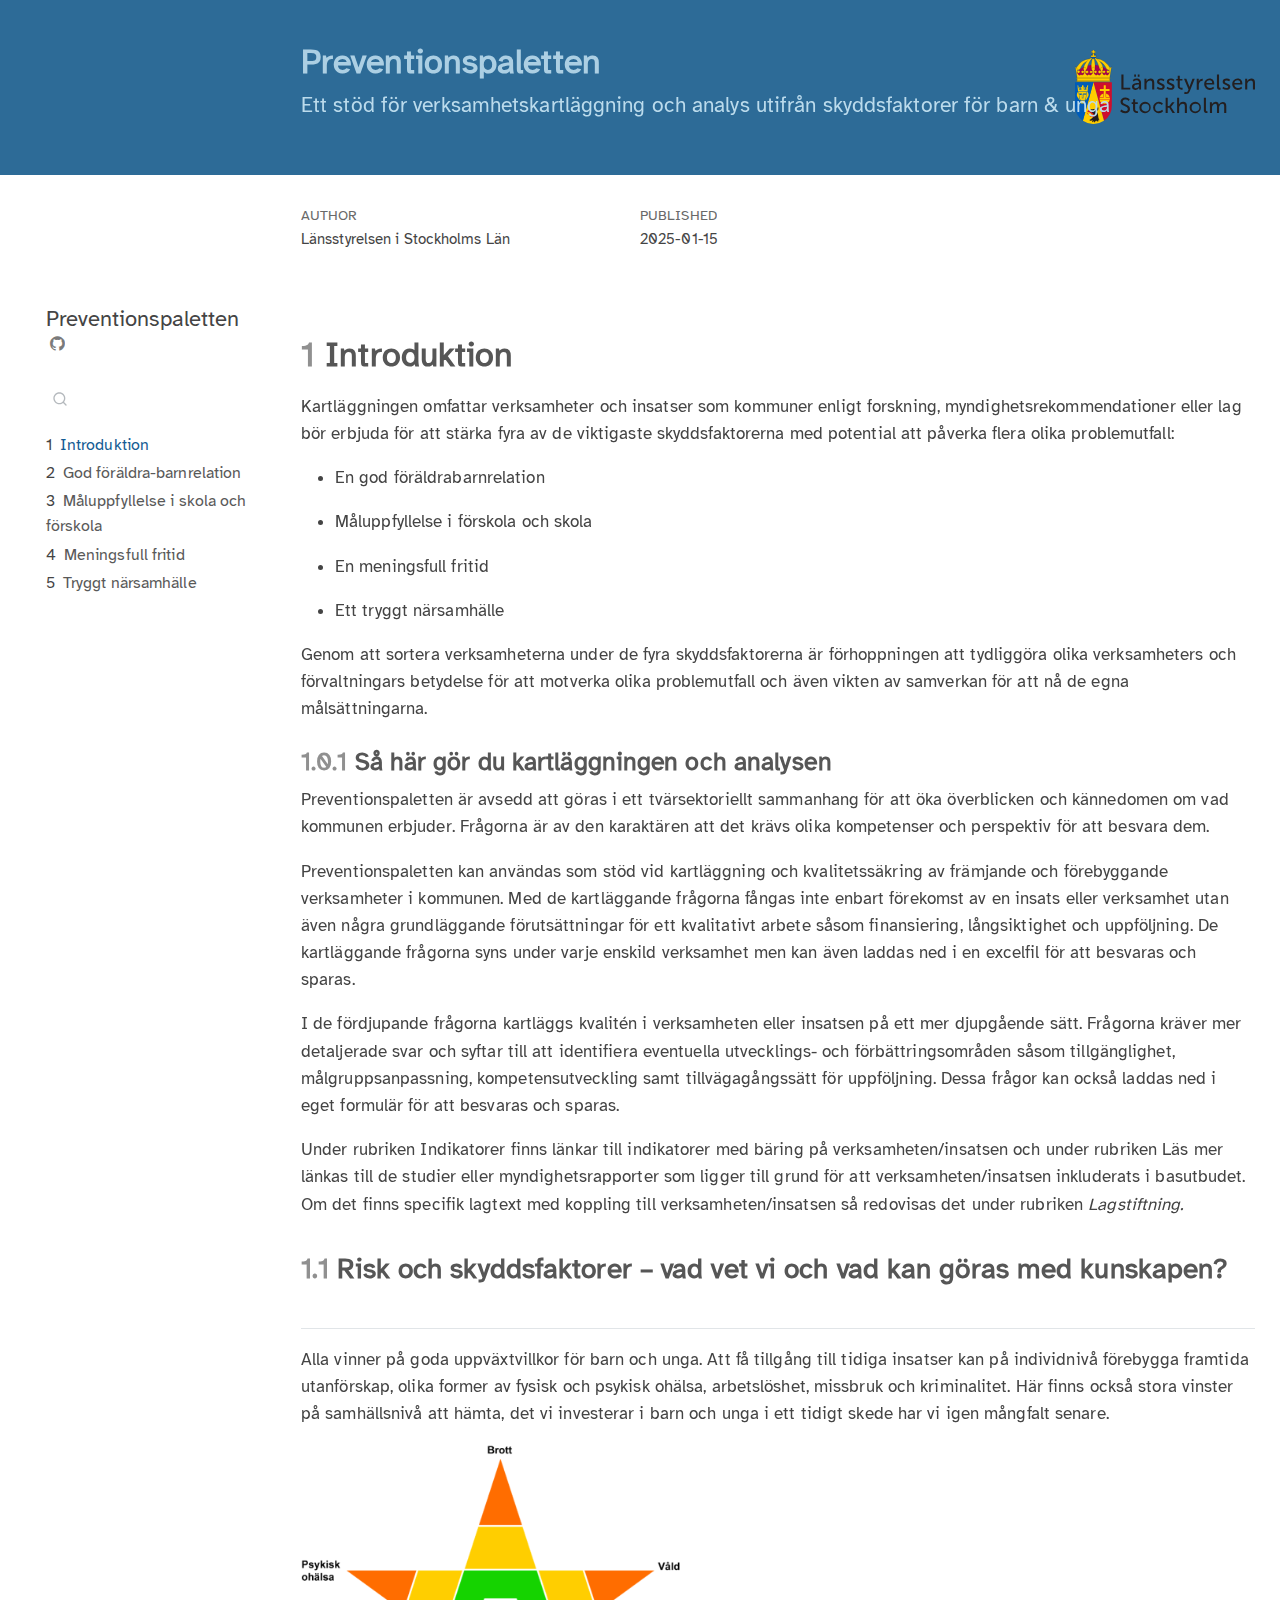
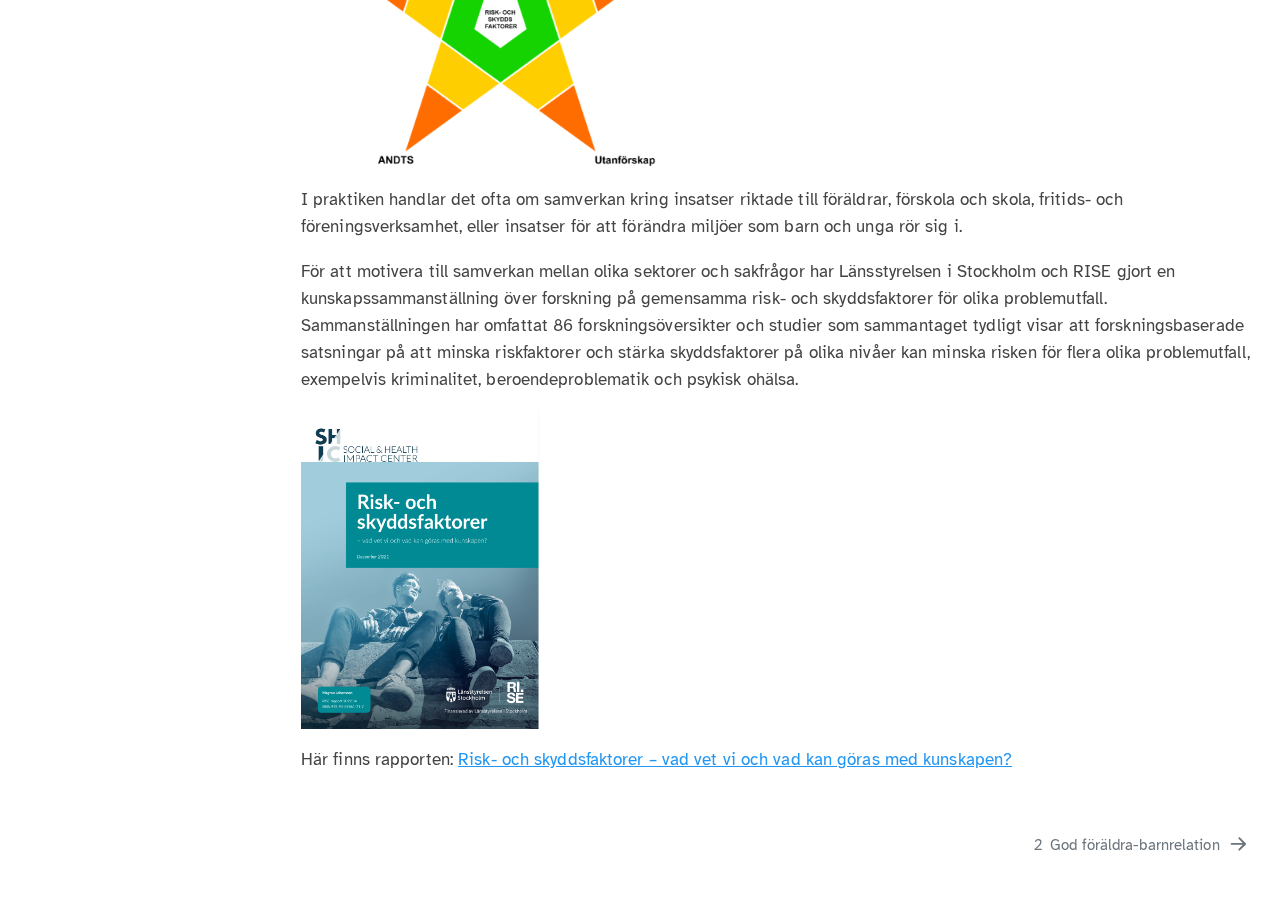
==== commit 37881960: "Uppdateringar utifrån mejl med Kajsa 25-01-14" ====
--- a/docs/index.html
+++ b/docs/index.html
@@ -7,9 +7,9 @@
 <meta name="viewport" content="width=device-width, initial-scale=1.0, user-scalable=yes">
 
 <meta name="author" content="Länsstyrelsen i Stockholms Län">
-<meta name="dcterms.date" content="2025-01-14">
-
-<title>Preventionspaletten - Ett stöd för verksamhetskartläggning och analys utifrån skyddsfaktorer för barn &amp; unga</title>
+<meta name="dcterms.date" content="2025-01-15">
+
+<title>Preventionspaletten</title>
 <style>
 code{white-space: pre-wrap;}
 span.smallcaps{font-variant: small-caps;}
@@ -105,7 +105,8 @@
 <header id="title-block-header" class="quarto-title-block default page-columns page-full">
   <div class="quarto-title-banner page-columns page-full">
     <div class="quarto-title column-page-right">
-      <h1 class="title">Preventionspaletten - Ett stöd för verksamhetskartläggning och analys utifrån skyddsfaktorer för barn &amp; unga</h1>
+      <h1 class="title">Preventionspaletten</h1>
+            <p class="subtitle lead">Ett stöd för verksamhetskartläggning och analys utifrån skyddsfaktorer för barn &amp; unga</p>
                       </div>
   </div>
     
@@ -122,7 +123,7 @@
       <div>
       <div class="quarto-title-meta-heading">Published</div>
       <div class="quarto-title-meta-contents">
-        <p class="date">2025-01-14</p>
+        <p class="date">2025-01-15</p>
       </div>
     </div>
     
@@ -135,7 +136,7 @@
   <nav id="quarto-sidebar" class="sidebar collapse collapse-horizontal sidebar-navigation floating overflow-auto">
     <div class="pt-lg-2 mt-2 text-left sidebar-header">
     <div class="sidebar-title mb-0 py-0">
-      <a href="./">Preventionspaletten - Ett stöd för verksamhetskartläggning och analys utifrån skyddsfaktorer för barn &amp; unga</a> 
+      <a href="./">Preventionspaletten</a> 
         <div class="sidebar-tools-main">
     <a href="https://github.com/pgmj" title="Source Code" class="quarto-navigation-tool px-1" aria-label="Source Code"><i class="bi bi-github"></i></a>
 </div>
@@ -215,24 +216,8 @@
 <p>För att motivera till samverkan mellan olika sektorer och sakfrågor har Länsstyrelsen i Stockholm och RISE gjort en kunskapssammanställning över forskning på gemensamma risk- och skyddsfaktorer för olika problemutfall. Sammanställningen har omfattat 86 forskningsöversikter och studier som sammantaget tydligt visar att forskningsbaserade satsningar på att minska riskfaktorer och stärka skyddsfaktorer på olika nivåer kan minska risken för flera olika problemutfall, exempelvis kriminalitet, beroendeproblematik och psykisk ohälsa.</p>
 <p><img src="riskrapport.png" class="img-fluid" style="width:25.0%"></p>
 <p>Här finns rapporten: <a href="http://ri.diva-portal.org/smash/record.jsf?pid=diva2%3A1656234&amp;dswid=3419">Risk- och skyddsfaktorer – vad vet vi och vad kan göras med kunskapen?</a></p>
-<section id="framgångsfaktorer-för-samverkan" class="level3" data-number="1.1.1">
-<h3 data-number="1.1.1" class="anchored" data-anchor-id="framgångsfaktorer-för-samverkan"><span class="header-section-number">1.1.1</span> Framgångsfaktorer för samverkan</h3>
-<p>Åren 2017-2023 drev Socialstyrelsen och Skolverket en nationell satsning för att barn och unga ska erbjudas tidiga och samordnade insatser från skolan, hälso- och sjukvården och socialtjänsten. Cirka 90 kommuner och 16 regioner ingick i arbetet. Några av framgångsfaktorerna som identifierats i arbetet är:</p>
-<ul>
-<li><p>Uppfinn inte hjulet på nytt!</p></li>
-<li><p>Kartlägg och enas om hur problembilden ser ut lokalt eller regionalt.</p></li>
-<li><p>Förankra arbetet politiskt.</p></li>
-<li><p>Förstå varandras uppdrag och bygg tillit.</p></li>
-<li><p>Samordna strukturen i det förebyggande respektive brottsförebyggande arbetet.</p></li>
-<li><p>Inrätta tvärprofessionella team.</p></li>
-<li><p>Involvera barn, unga och vårdnadshavare.</p></li>
-<li><p>Gå stegvis fram och följ upp, innan arbetet skalas upp.</p></li>
-<li><p>Efterfråga uppföljning av resultat för barn och unga.</p></li>
-</ul>
-<p>Läs mer i <a href="https://www.socialstyrelsen.se/globalassets/sharepoint-dokument/artikelkatalog/ovrigt/2023-10-8779.pdf">TSI-boken</a></p>
-
-
-</section>
+
+
 </section>
 </section>
 
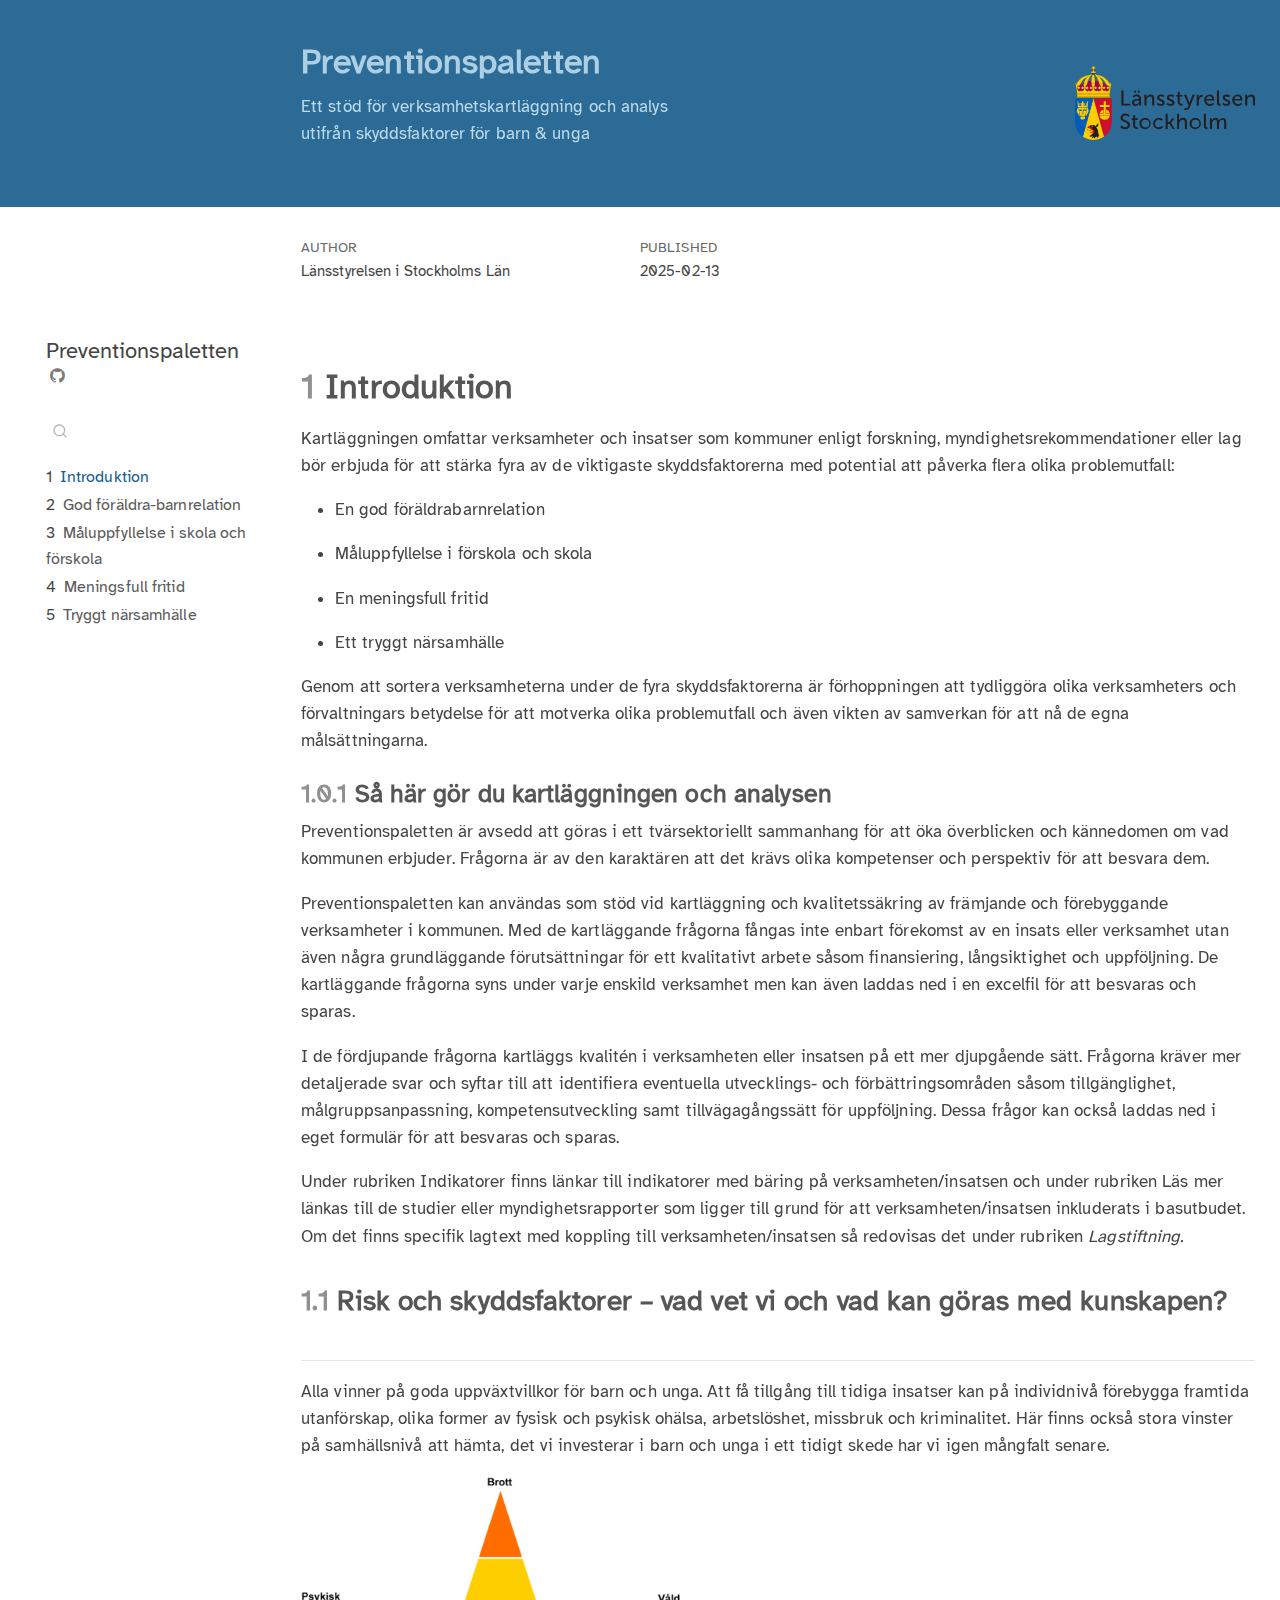
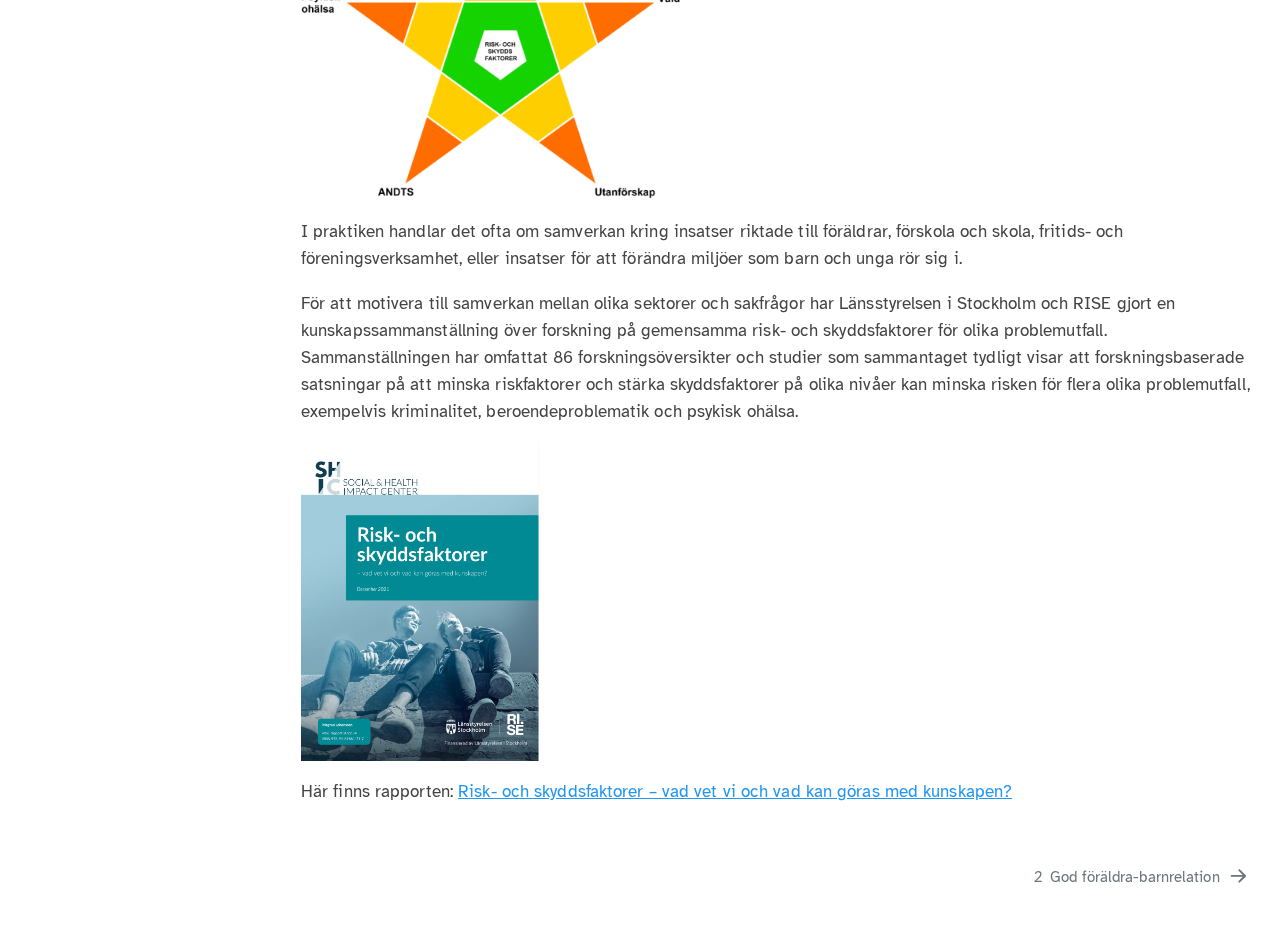
==== commit 6a8c25f0: "Uppdateringar i layout" ====
--- a/docs/index.html
+++ b/docs/index.html
@@ -7,7 +7,7 @@
 <meta name="viewport" content="width=device-width, initial-scale=1.0, user-scalable=yes">
 
 <meta name="author" content="Länsstyrelsen i Stockholms Län">
-<meta name="dcterms.date" content="2025-01-15">
+<meta name="dcterms.date" content="2025-02-13">
 
 <title>Preventionspaletten</title>
 <style>
@@ -106,7 +106,8 @@
   <div class="quarto-title-banner page-columns page-full">
     <div class="quarto-title column-page-right">
       <h1 class="title">Preventionspaletten</h1>
-            <p class="subtitle lead">Ett stöd för verksamhetskartläggning och analys utifrån skyddsfaktorer för barn &amp; unga</p>
+            <p class="subtitle lead"></p><p>Ett stöd för verksamhetskartläggning och analys<br>
+utifrån skyddsfaktorer för barn &amp; unga</p><p></p>
                       </div>
   </div>
     
@@ -123,7 +124,7 @@
       <div>
       <div class="quarto-title-meta-heading">Published</div>
       <div class="quarto-title-meta-contents">
-        <p class="date">2025-01-15</p>
+        <p class="date">2025-02-13</p>
       </div>
     </div>
     
@@ -138,7 +139,7 @@
     <div class="sidebar-title mb-0 py-0">
       <a href="./">Preventionspaletten</a> 
         <div class="sidebar-tools-main">
-    <a href="https://github.com/pgmj" title="Source Code" class="quarto-navigation-tool px-1" aria-label="Source Code"><i class="bi bi-github"></i></a>
+    <a href="https://github.com/pgmj/DIDsteg2" title="Source Code" class="quarto-navigation-tool px-1" aria-label="Source Code"><i class="bi bi-github"></i></a>
 </div>
     </div>
       </div>
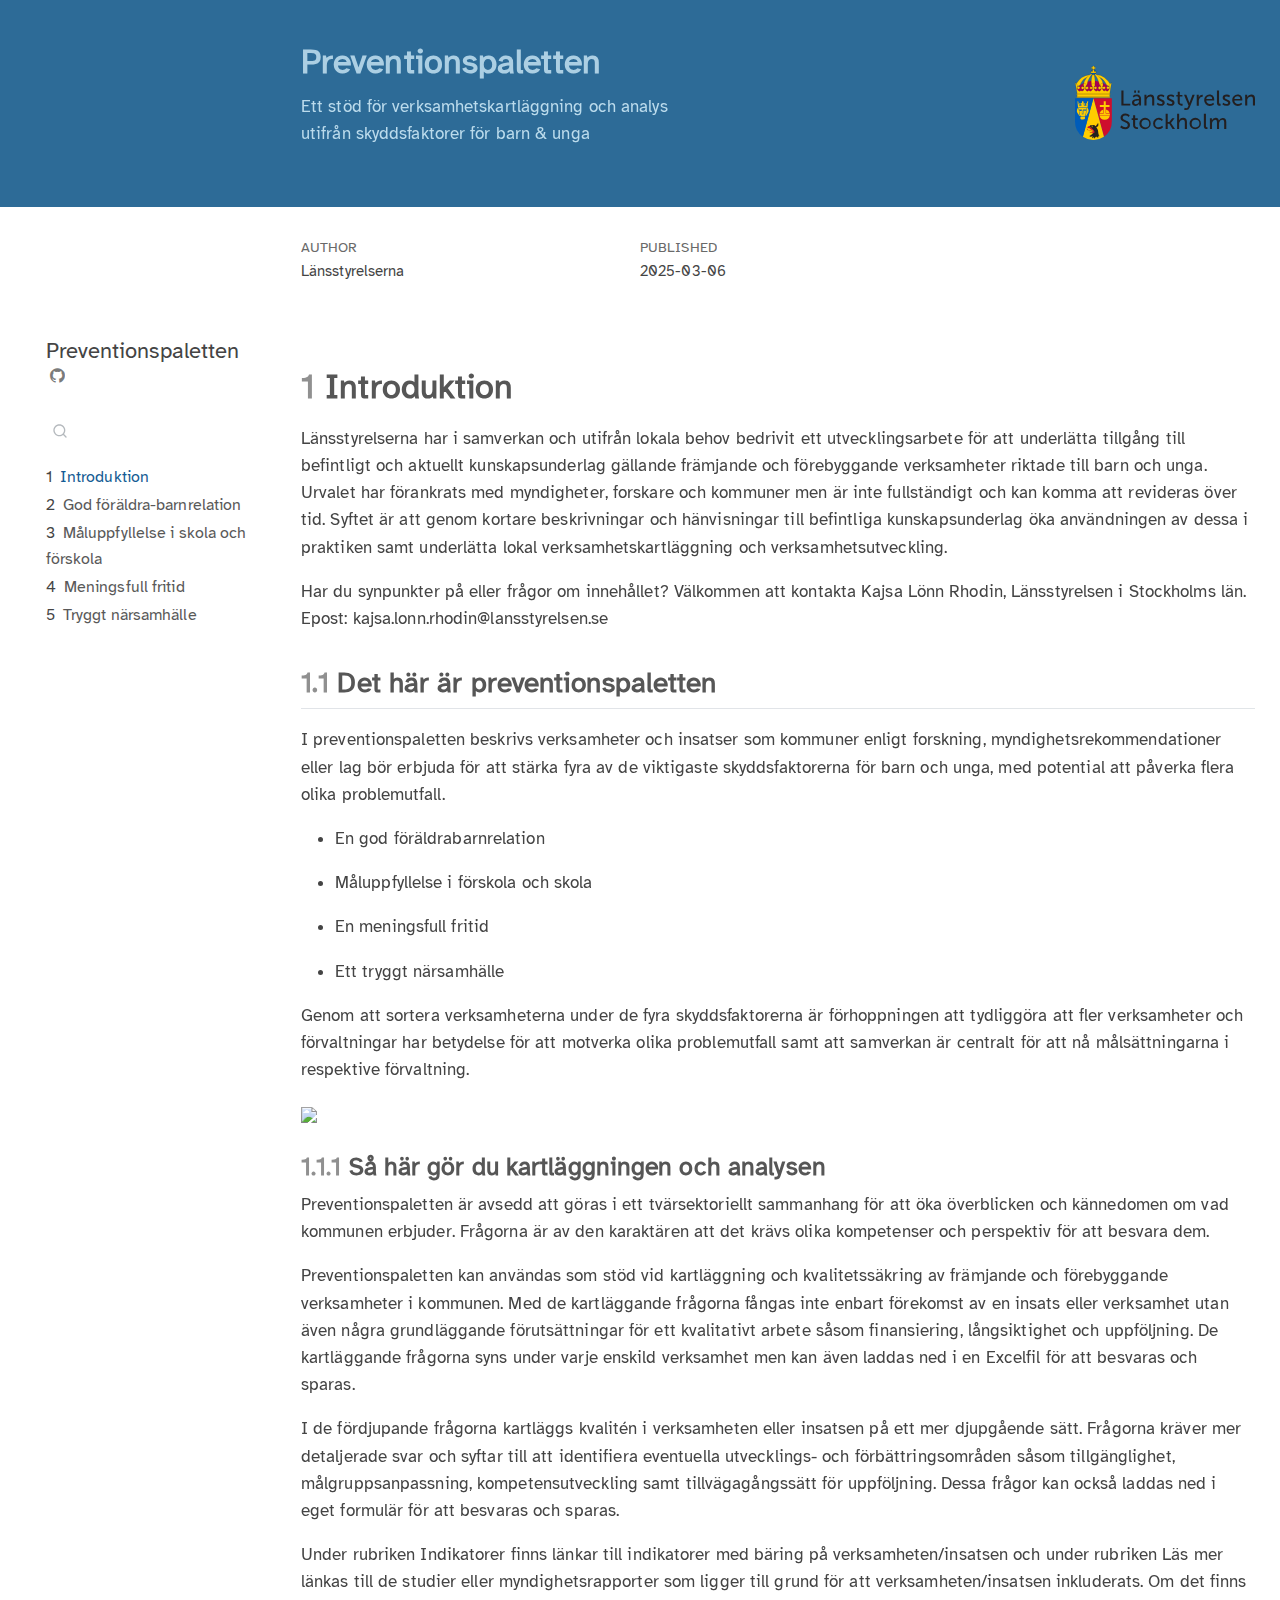
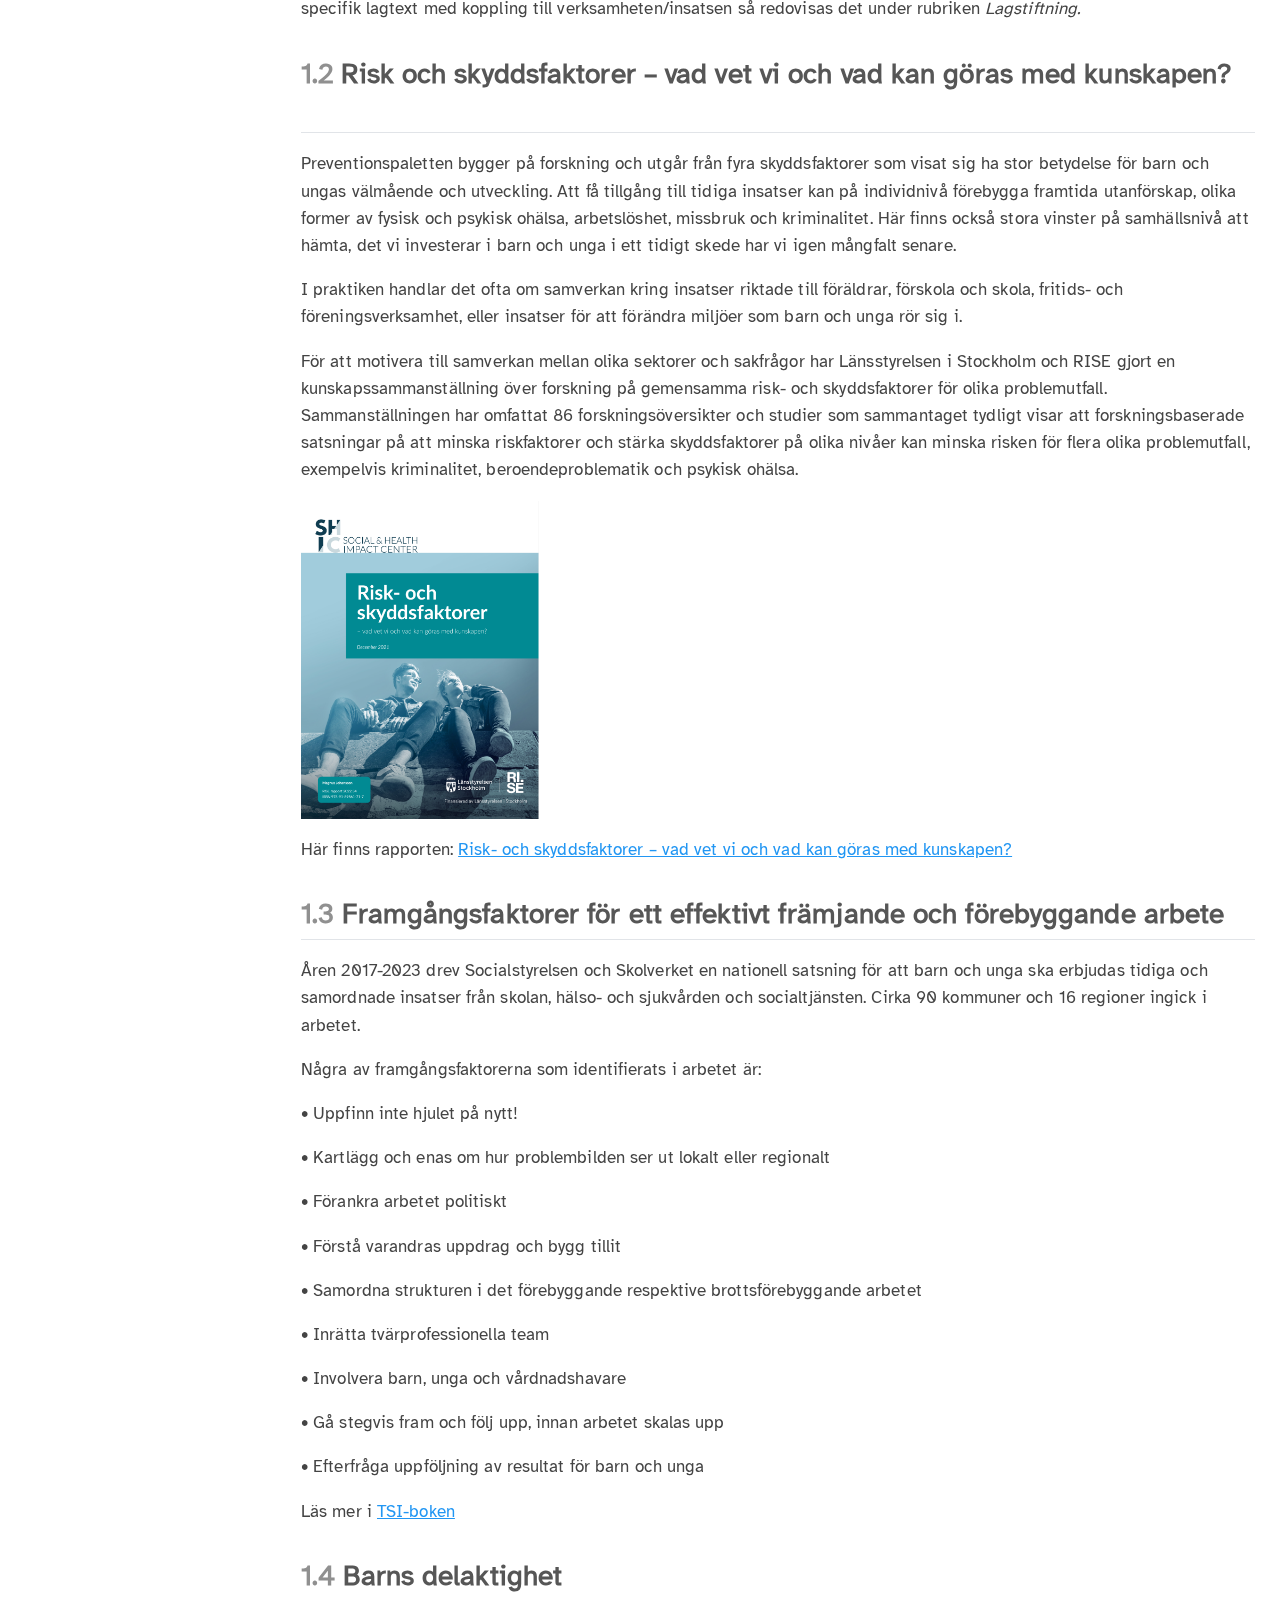
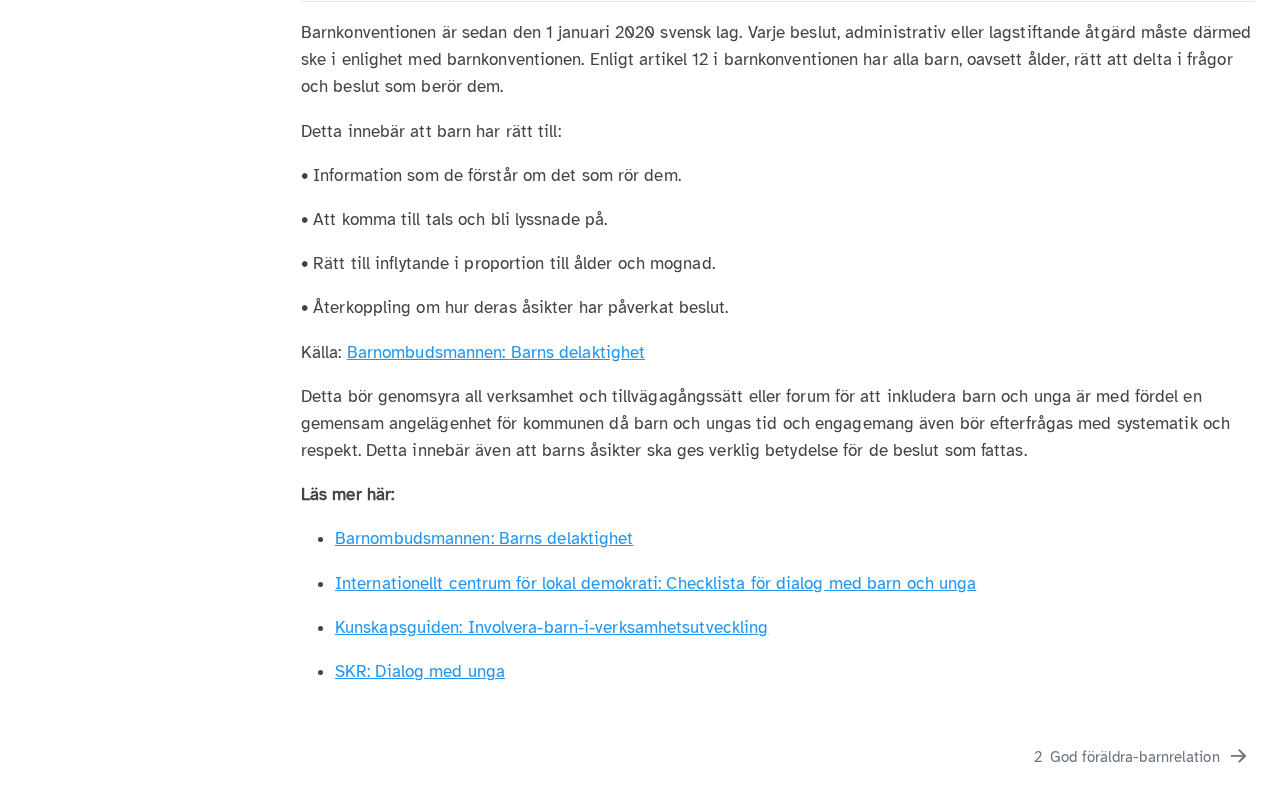
==== commit de40ea19: "Uppdatering av Excelfiler och infogat bild" ====
--- a/docs/index.html
+++ b/docs/index.html
@@ -6,8 +6,8 @@
 
 <meta name="viewport" content="width=device-width, initial-scale=1.0, user-scalable=yes">
 
-<meta name="author" content="Länsstyrelsen i Stockholms Län">
-<meta name="dcterms.date" content="2025-02-13">
+<meta name="author" content="Länsstyrelserna">
+<meta name="dcterms.date" content="2025-03-06">
 
 <title>Preventionspaletten</title>
 <style>
@@ -117,14 +117,14 @@
       <div>
       <div class="quarto-title-meta-heading">Author</div>
       <div class="quarto-title-meta-contents">
-               <p>Länsstyrelsen i Stockholms Län </p>
+               <p>Länsstyrelserna </p>
             </div>
     </div>
       
       <div>
       <div class="quarto-title-meta-heading">Published</div>
       <div class="quarto-title-meta-contents">
-        <p class="date">2025-02-13</p>
+        <p class="date">2025-03-06</p>
       </div>
     </div>
     
@@ -194,29 +194,67 @@
 
 <section id="introduktion" class="level1" data-number="1">
 <h1 data-number="1"><span class="header-section-number">1</span> Introduktion</h1>
-<p>Kartläggningen omfattar verksamheter och insatser som kommuner enligt forskning, myndighetsrekommendationer eller lag bör erbjuda för att stärka fyra av de viktigaste skyddsfaktorerna med potential att påverka flera olika problemutfall:</p>
+<p>Länsstyrelserna har i samverkan och utifrån lokala behov bedrivit ett utvecklingsarbete för att underlätta tillgång till befintligt och aktuellt kunskapsunderlag gällande främjande och förebyggande verksamheter riktade till barn och unga. Urvalet har förankrats med myndigheter, forskare och kommuner men är inte fullständigt och kan komma att revideras över tid. Syftet är att genom kortare beskrivningar och hänvisningar till befintliga kunskapsunderlag öka användningen av dessa i praktiken samt underlätta lokal verksamhetskartläggning och verksamhetsutveckling.</p>
+<p>Har du synpunkter på eller frågor om innehållet? Välkommen att kontakta Kajsa Lönn Rhodin, Länsstyrelsen i Stockholms län. Epost: kajsa.lonn.rhodin@lansstyrelsen.se</p>
+<section id="det-här-är-preventionspaletten" class="level2" data-number="1.1">
+<h2 data-number="1.1" class="anchored" data-anchor-id="det-här-är-preventionspaletten"><span class="header-section-number">1.1</span> Det här är preventionspaletten</h2>
+<p>I preventionspaletten beskrivs verksamheter och insatser som kommuner enligt forskning, myndighetsrekommendationer eller lag bör erbjuda för att stärka fyra av de viktigaste skyddsfaktorerna för barn och unga, med potential att påverka flera olika problemutfall.</p>
 <ul>
 <li><p>En god föräldrabarnrelation</p></li>
 <li><p>Måluppfyllelse i förskola och skola</p></li>
 <li><p>En meningsfull fritid</p></li>
 <li><p>Ett tryggt närsamhälle</p></li>
 </ul>
-<p>Genom att sortera verksamheterna under de fyra skyddsfaktorerna är förhoppningen att tydliggöra olika verksamheters och förvaltningars betydelse för att motverka olika problemutfall och även vikten av samverkan för att nå de egna målsättningarna.</p>
-<section id="så-här-gör-du-kartläggningen-och-analysen" class="level3" data-number="1.0.1">
-<h3 data-number="1.0.1" class="anchored" data-anchor-id="så-här-gör-du-kartläggningen-och-analysen"><span class="header-section-number">1.0.1</span> Så här gör du kartläggningen och analysen</h3>
+<p>Genom att sortera verksamheterna under de fyra skyddsfaktorerna är förhoppningen att tydliggöra att fler verksamheter och förvaltningar har betydelse för att motverka olika problemutfall samt att samverkan är centralt för att nå målsättningarna i respektive förvaltning.</p>
+<p><img src="preventionspaletten.jpeg" class="img-fluid" style="width:80.0%"></p>
+<section id="så-här-gör-du-kartläggningen-och-analysen" class="level3" data-number="1.1.1">
+<h3 data-number="1.1.1" class="anchored" data-anchor-id="så-här-gör-du-kartläggningen-och-analysen"><span class="header-section-number">1.1.1</span> Så här gör du kartläggningen och analysen</h3>
 <p>Preventionspaletten är avsedd att göras i ett tvärsektoriellt sammanhang för att öka överblicken och kännedomen om vad kommunen erbjuder. Frågorna är av den karaktären att det krävs olika kompetenser och perspektiv för att besvara dem.</p>
-<p>Preventionspaletten kan användas som stöd vid kartläggning och kvalitetssäkring av främjande och förebyggande verksamheter i kommunen. Med de kartläggande frågorna fångas inte enbart förekomst av en insats eller verksamhet utan även några grundläggande förutsättningar för ett kvalitativt arbete såsom finansiering, långsiktighet och uppföljning. De kartläggande frågorna syns under varje enskild verksamhet men kan även laddas ned i en excelfil för att besvaras och sparas.</p>
+<p>Preventionspaletten kan användas som stöd vid kartläggning och kvalitetssäkring av främjande och förebyggande verksamheter i kommunen. Med de kartläggande frågorna fångas inte enbart förekomst av en insats eller verksamhet utan även några grundläggande förutsättningar för ett kvalitativt arbete såsom finansiering, långsiktighet och uppföljning. De kartläggande frågorna syns under varje enskild verksamhet men kan även laddas ned i en Excelfil för att besvaras och sparas.</p>
 <p>I de fördjupande frågorna kartläggs kvalitén i verksamheten eller insatsen på ett mer djupgående sätt. Frågorna kräver mer detaljerade svar och syftar till att identifiera eventuella utvecklings- och förbättringsområden såsom tillgänglighet, målgruppsanpassning, kompetensutveckling samt tillvägagångssätt för uppföljning. Dessa frågor kan också laddas ned i eget formulär för att besvaras och sparas.</p>
-<p>Under rubriken Indikatorer finns länkar till indikatorer med bäring på verksamheten/insatsen och under rubriken Läs mer länkas till de studier eller myndighetsrapporter som ligger till grund för att verksamheten/insatsen inkluderats i basutbudet. Om det finns specifik lagtext med koppling till verksamheten/insatsen så redovisas det under rubriken <em>Lagstiftning.</em></p>
+<p>Under rubriken Indikatorer finns länkar till indikatorer med bäring på verksamheten/insatsen och under rubriken Läs mer länkas till de studier eller myndighetsrapporter som ligger till grund för att verksamheten/insatsen inkluderats. Om det finns specifik lagtext med koppling till verksamheten/insatsen så redovisas det under rubriken <em>Lagstiftning.</em></p>
 </section>
-<section id="risk-och-skyddsfaktorer-vad-vet-vi-och-vad-kan-göras-med-kunskapen" class="level2" data-number="1.1">
-<h2 data-number="1.1" class="anchored" data-anchor-id="risk-och-skyddsfaktorer-vad-vet-vi-och-vad-kan-göras-med-kunskapen"><span class="header-section-number">1.1</span> Risk och skyddsfaktorer – vad vet vi och vad kan göras med kunskapen?</h2>
-<p>Alla vinner på goda uppväxtvillkor för barn och unga. Att få tillgång till tidiga insatser kan på individnivå förebygga framtida utanförskap, olika former av fysisk och psykisk ohälsa, arbetslöshet, missbruk och kriminalitet. Här finns också stora vinster på samhällsnivå att hämta, det vi investerar i barn och unga i ett tidigt skede har vi igen mångfalt senare.</p>
-<p><img src="preventionsstjarnan.png" class="img-fluid" style="width:40.0%"></p>
+</section>
+<section id="risk-och-skyddsfaktorer-vad-vet-vi-och-vad-kan-göras-med-kunskapen" class="level2" data-number="1.2">
+<h2 data-number="1.2" class="anchored" data-anchor-id="risk-och-skyddsfaktorer-vad-vet-vi-och-vad-kan-göras-med-kunskapen"><span class="header-section-number">1.2</span> Risk och skyddsfaktorer – vad vet vi och vad kan göras med kunskapen?</h2>
+<p>Preventionspaletten bygger på forskning och utgår från fyra skyddsfaktorer som visat sig ha stor betydelse för barn och ungas välmående och utveckling. Att få tillgång till tidiga insatser kan på individnivå förebygga framtida utanförskap, olika former av fysisk och psykisk ohälsa, arbetslöshet, missbruk och kriminalitet. Här finns också stora vinster på samhällsnivå att hämta, det vi investerar i barn och unga i ett tidigt skede har vi igen mångfalt senare.</p>
 <p>I praktiken handlar det ofta om samverkan kring insatser riktade till föräldrar, förskola och skola, fritids- och föreningsverksamhet, eller insatser för att förändra miljöer som barn och unga rör sig i.</p>
 <p>För att motivera till samverkan mellan olika sektorer och sakfrågor har Länsstyrelsen i Stockholm och RISE gjort en kunskapssammanställning över forskning på gemensamma risk- och skyddsfaktorer för olika problemutfall. Sammanställningen har omfattat 86 forskningsöversikter och studier som sammantaget tydligt visar att forskningsbaserade satsningar på att minska riskfaktorer och stärka skyddsfaktorer på olika nivåer kan minska risken för flera olika problemutfall, exempelvis kriminalitet, beroendeproblematik och psykisk ohälsa.</p>
 <p><img src="riskrapport.png" class="img-fluid" style="width:25.0%"></p>
 <p>Här finns rapporten: <a href="http://ri.diva-portal.org/smash/record.jsf?pid=diva2%3A1656234&amp;dswid=3419">Risk- och skyddsfaktorer – vad vet vi och vad kan göras med kunskapen?</a></p>
+</section>
+<section id="framgångsfaktorer-för-ett-effektivt-främjande-och-förebyggande-arbete" class="level2" data-number="1.3">
+<h2 data-number="1.3" class="anchored" data-anchor-id="framgångsfaktorer-för-ett-effektivt-främjande-och-förebyggande-arbete"><span class="header-section-number">1.3</span> Framgångsfaktorer för ett effektivt främjande och förebyggande arbete</h2>
+<p>Åren 2017-2023 drev Socialstyrelsen och Skolverket en nationell satsning för att barn och unga ska erbjudas tidiga och samordnade insatser från skolan, hälso- och sjukvården och socialtjänsten. Cirka 90 kommuner och 16 regioner ingick i arbetet.</p>
+<p>Några av framgångsfaktorerna som identifierats i arbetet är:</p>
+<p>• Uppfinn inte hjulet på nytt!</p>
+<p>• Kartlägg och enas om hur problembilden ser ut lokalt eller regionalt</p>
+<p>• Förankra arbetet politiskt</p>
+<p>• Förstå varandras uppdrag och bygg tillit</p>
+<p>• Samordna strukturen i det förebyggande respektive brottsförebyggande arbetet</p>
+<p>• Inrätta tvärprofessionella team</p>
+<p>• Involvera barn, unga och vårdnadshavare</p>
+<p>• Gå stegvis fram och följ upp, innan arbetet skalas upp</p>
+<p>• Efterfråga uppföljning av resultat för barn och unga</p>
+<p>Läs mer i <a href="https://www.socialstyrelsen.se/globalassets/sharepoint-dokument/artikelkatalog/ovrigt/2023-10-8779.pdf">TSI-boken</a></p>
+</section>
+<section id="barns-delaktighet" class="level2" data-number="1.4">
+<h2 data-number="1.4" class="anchored" data-anchor-id="barns-delaktighet"><span class="header-section-number">1.4</span> Barns delaktighet</h2>
+<p>Barnkonventionen är sedan den 1 januari 2020 svensk lag. Varje beslut, administrativ eller lagstiftande åtgärd måste därmed ske i enlighet med barnkonventionen. Enligt artikel 12 i barnkonventionen har alla barn, oavsett ålder, rätt att delta i frågor och beslut som berör dem.</p>
+<p>Detta innebär att barn har rätt till:</p>
+<p>• Information som de förstår om det som rör dem.</p>
+<p>• Att komma till tals och bli lyssnade på.</p>
+<p>• Rätt till inflytande i proportion till ålder och mognad.</p>
+<p>• Återkoppling om hur deras åsikter har påverkat beslut.</p>
+<p>Källa: <a href="https://barnsdelaktighet.barnombudsmannen.se/">Barnombudsmannen: Barns delaktighet</a></p>
+<p>Detta bör genomsyra all verksamhet och tillvägagångssätt eller forum för att inkludera barn och unga är med fördel en gemensam angelägenhet för kommunen då barn och ungas tid och engagemang även bör efterfrågas med systematik och respekt. Detta innebär även att barns åsikter ska ges verklig betydelse för de beslut som fattas.</p>
+<p><strong>Läs mer här:</strong></p>
+<ul>
+<li><p><a href="https://barnsdelaktighet.barnombudsmannen.se/">Barnombudsmannen: Barns delaktighet</a></p></li>
+<li><p><a href="https://icld.se/sv/publikationer/checklist-for-dialogue-with-children-and-young-people/">Internationellt centrum för lokal demokrati: Checklista för dialog med barn och unga</a></p></li>
+<li><p><a href="https://kunskapsguiden.se/omraden-och-teman/barn-och-unga/tidiga-och-samordnade-insatser-tsi/involvera-barn-i-verksamhetsutveckling/">Kunskapsguiden: Involvera-barn-i-verksamhetsutveckling</a></p></li>
+<li><p><a href="https://skr.se/skr/demokratiledningstyrning/medborgardialogsamverkan/medborgardialog/dialogmedunga.82345.html">SKR: Dialog med unga</a></p></li>
+</ul>
 
 
 </section>
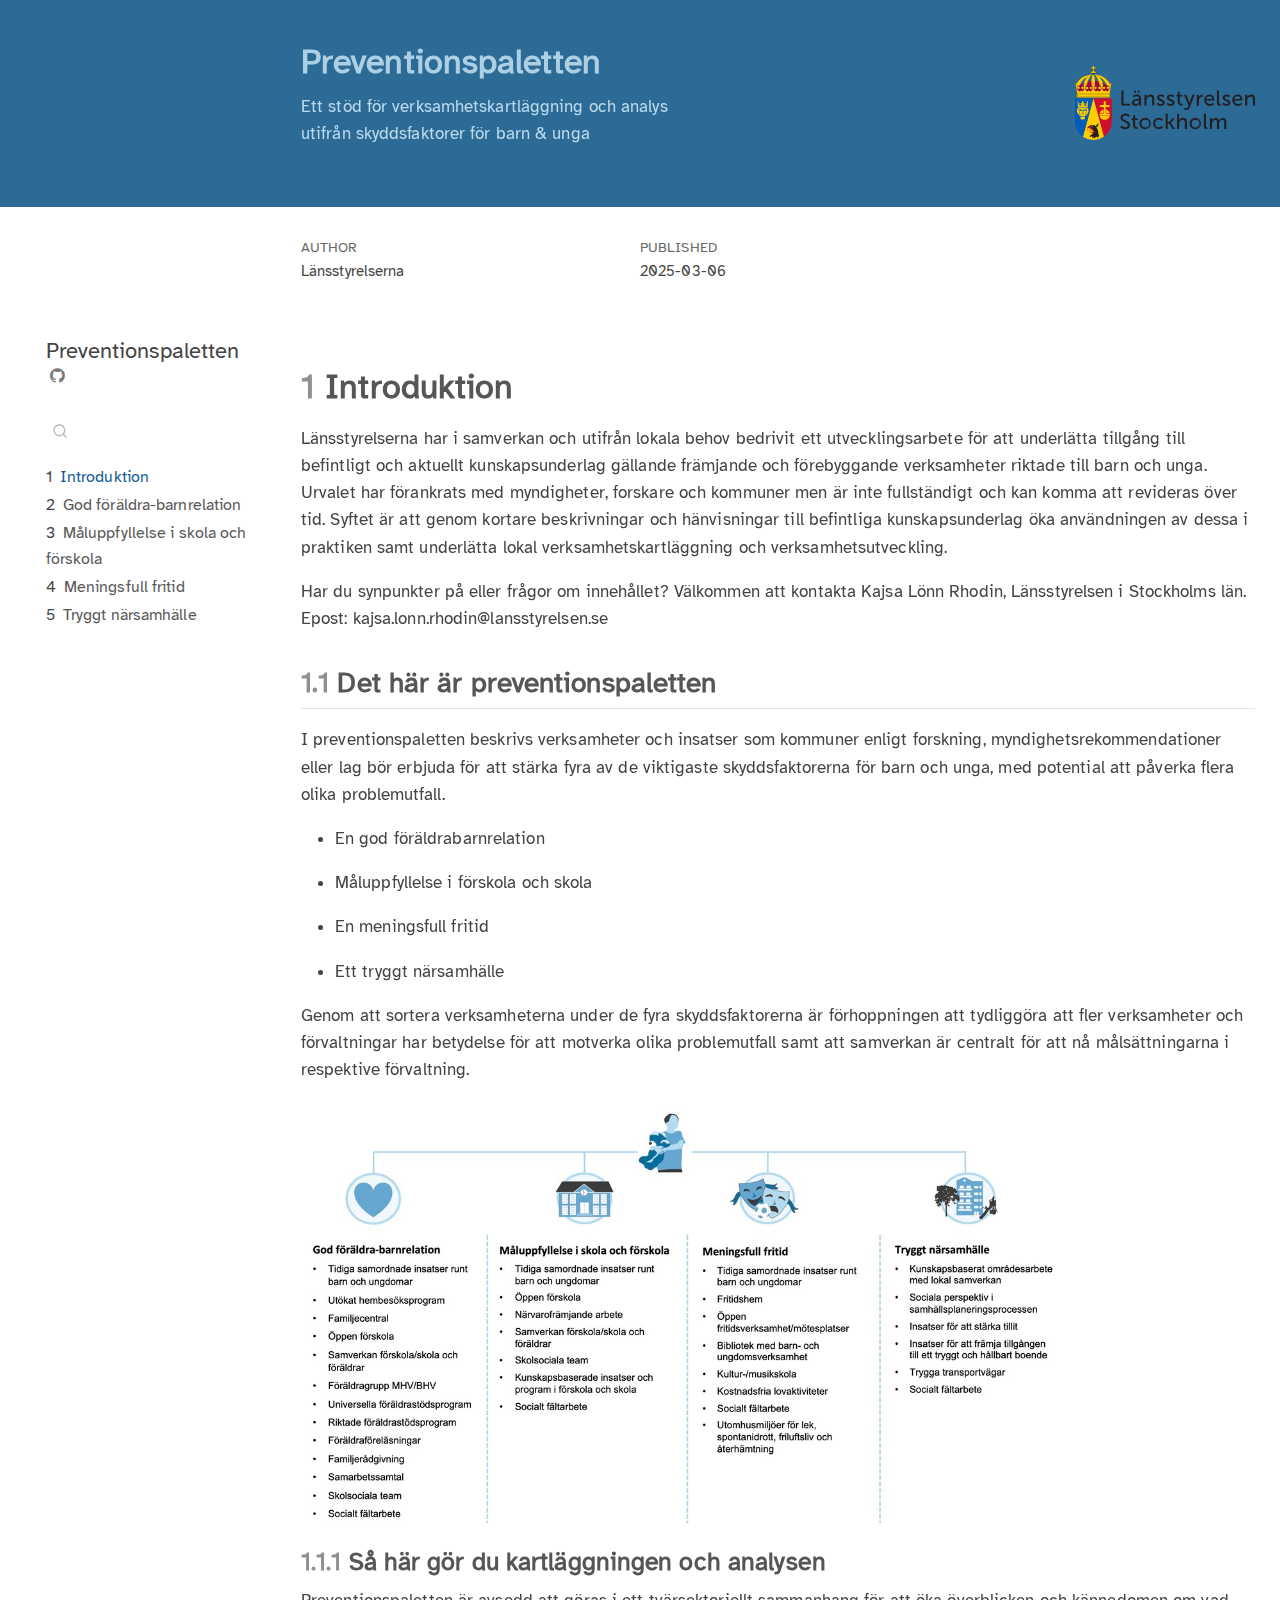
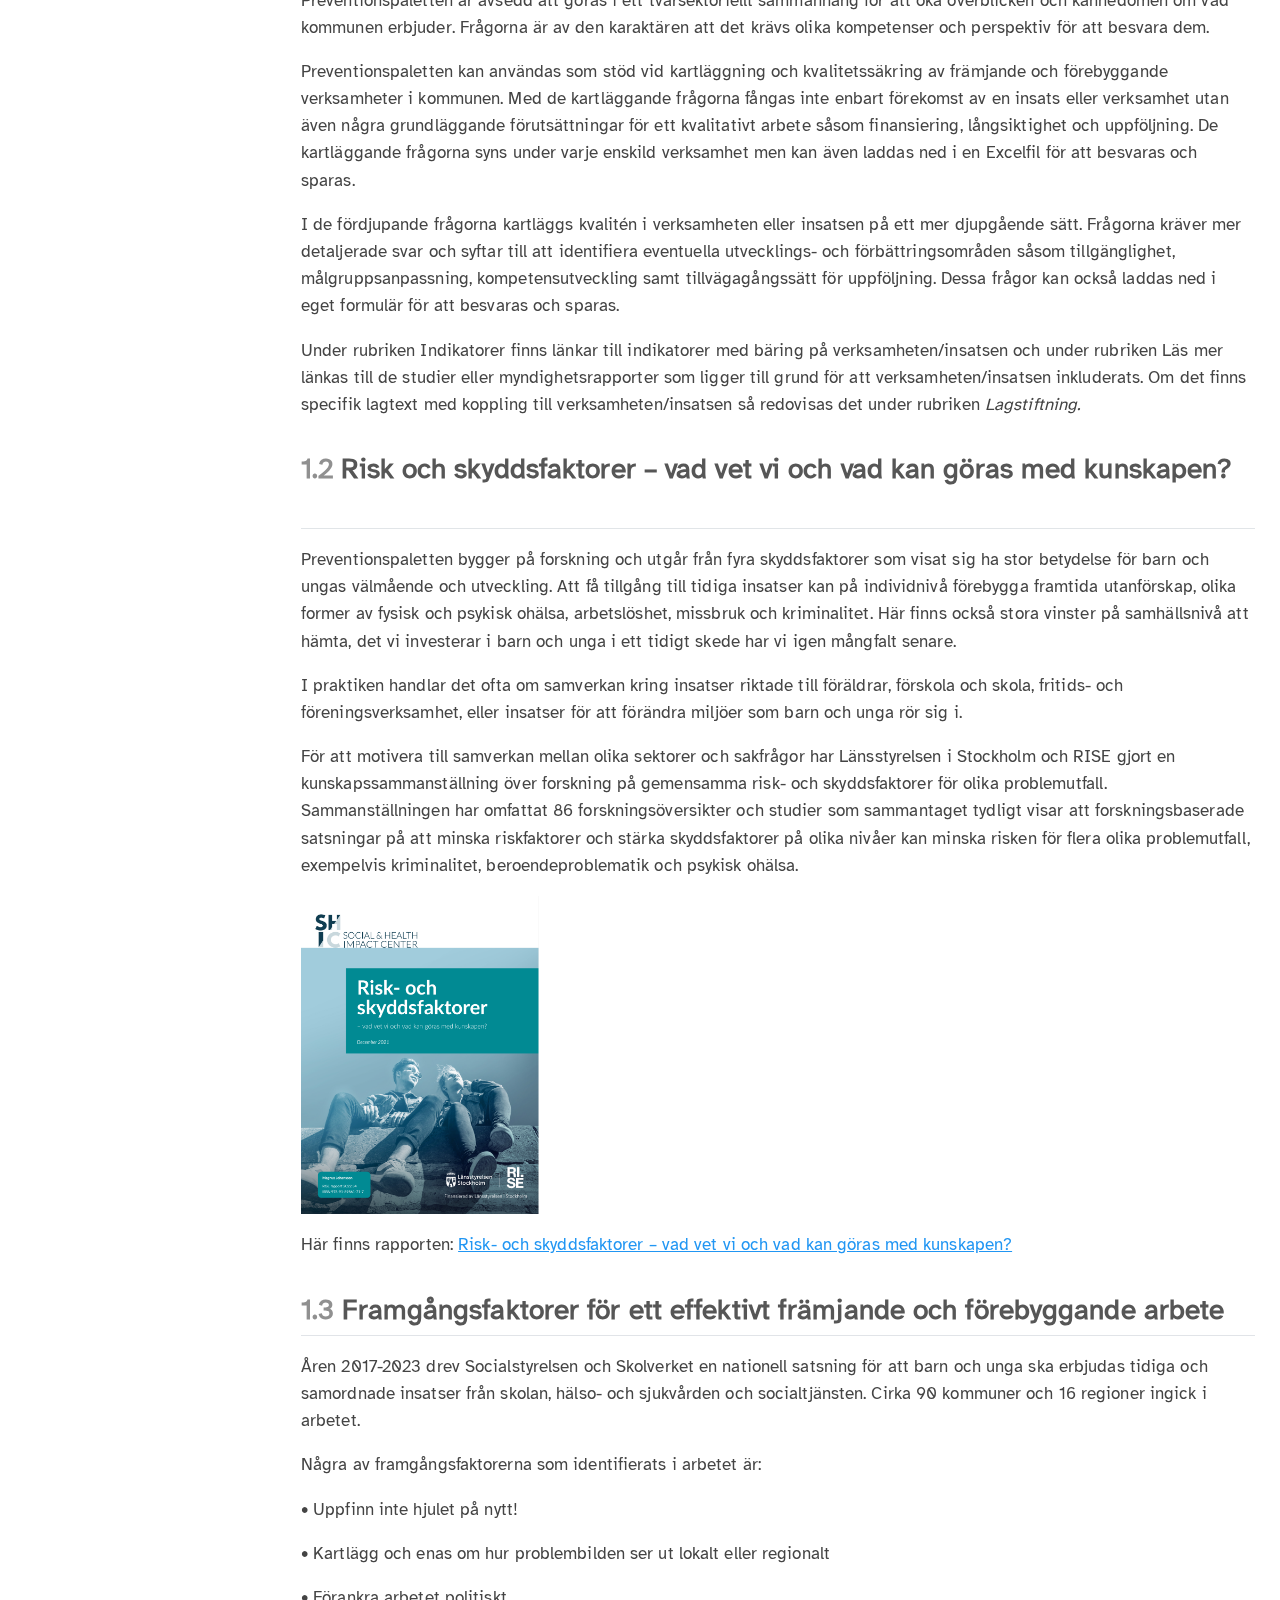
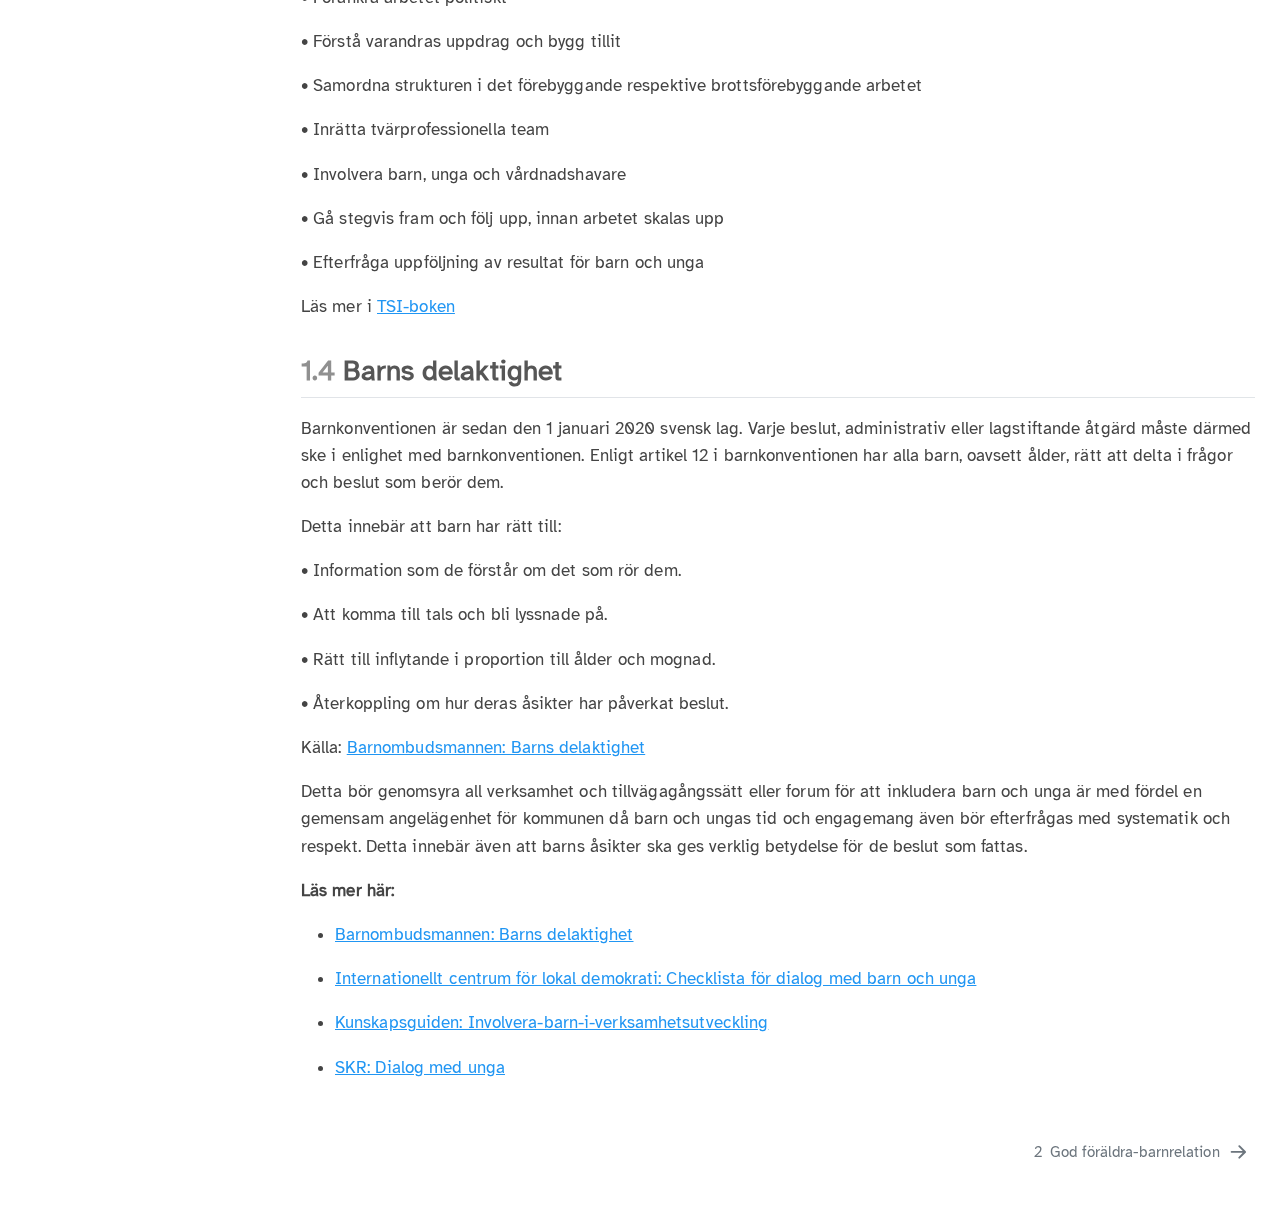
==== commit 95f723c9: "Uppdaterat bild" ====
--- a/docs/index.html
+++ b/docs/index.html
@@ -206,7 +206,7 @@
 <li><p>Ett tryggt närsamhälle</p></li>
 </ul>
 <p>Genom att sortera verksamheterna under de fyra skyddsfaktorerna är förhoppningen att tydliggöra att fler verksamheter och förvaltningar har betydelse för att motverka olika problemutfall samt att samverkan är centralt för att nå målsättningarna i respektive förvaltning.</p>
-<p><img src="preventionspaletten.jpeg" class="img-fluid" style="width:80.0%"></p>
+<p><img src="preventionspaletten.png" class="img-fluid" style="width:80.0%"></p>
 <section id="så-här-gör-du-kartläggningen-och-analysen" class="level3" data-number="1.1.1">
 <h3 data-number="1.1.1" class="anchored" data-anchor-id="så-här-gör-du-kartläggningen-och-analysen"><span class="header-section-number">1.1.1</span> Så här gör du kartläggningen och analysen</h3>
 <p>Preventionspaletten är avsedd att göras i ett tvärsektoriellt sammanhang för att öka överblicken och kännedomen om vad kommunen erbjuder. Frågorna är av den karaktären att det krävs olika kompetenser och perspektiv för att besvara dem.</p>
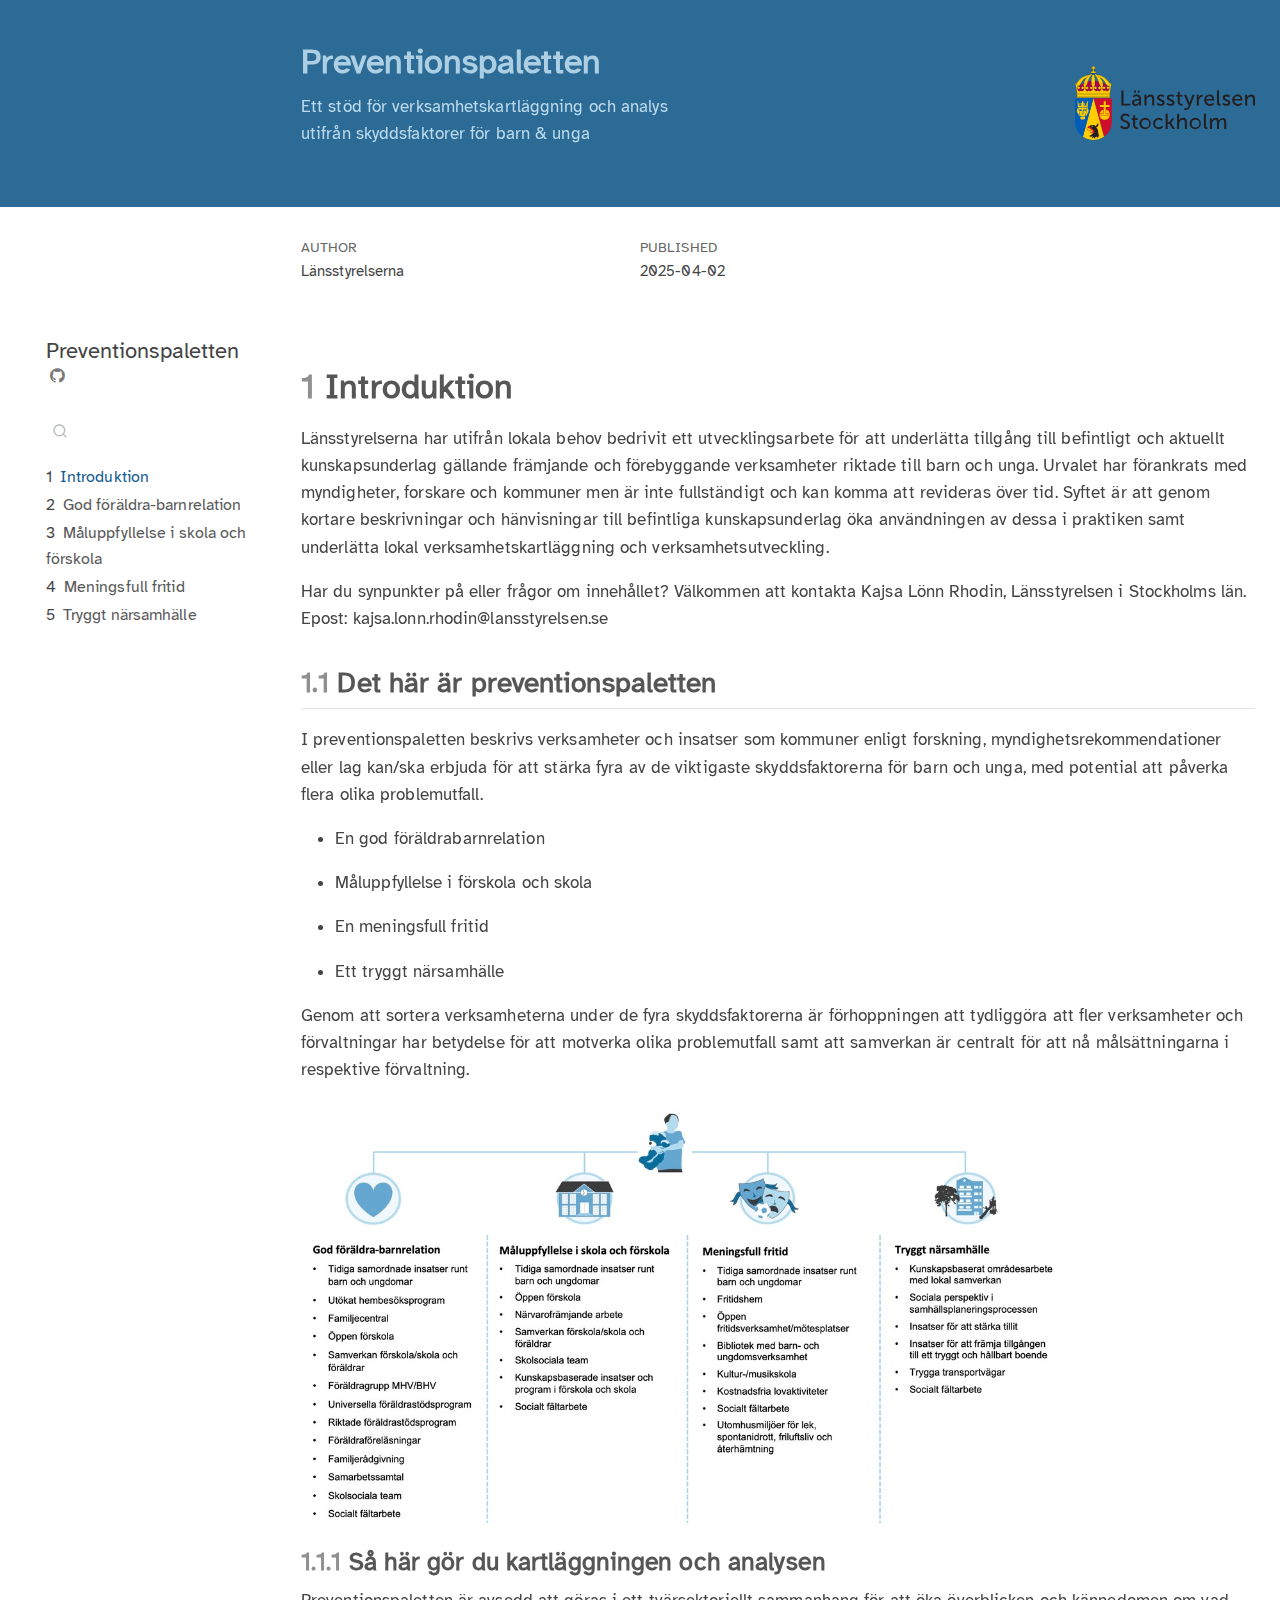
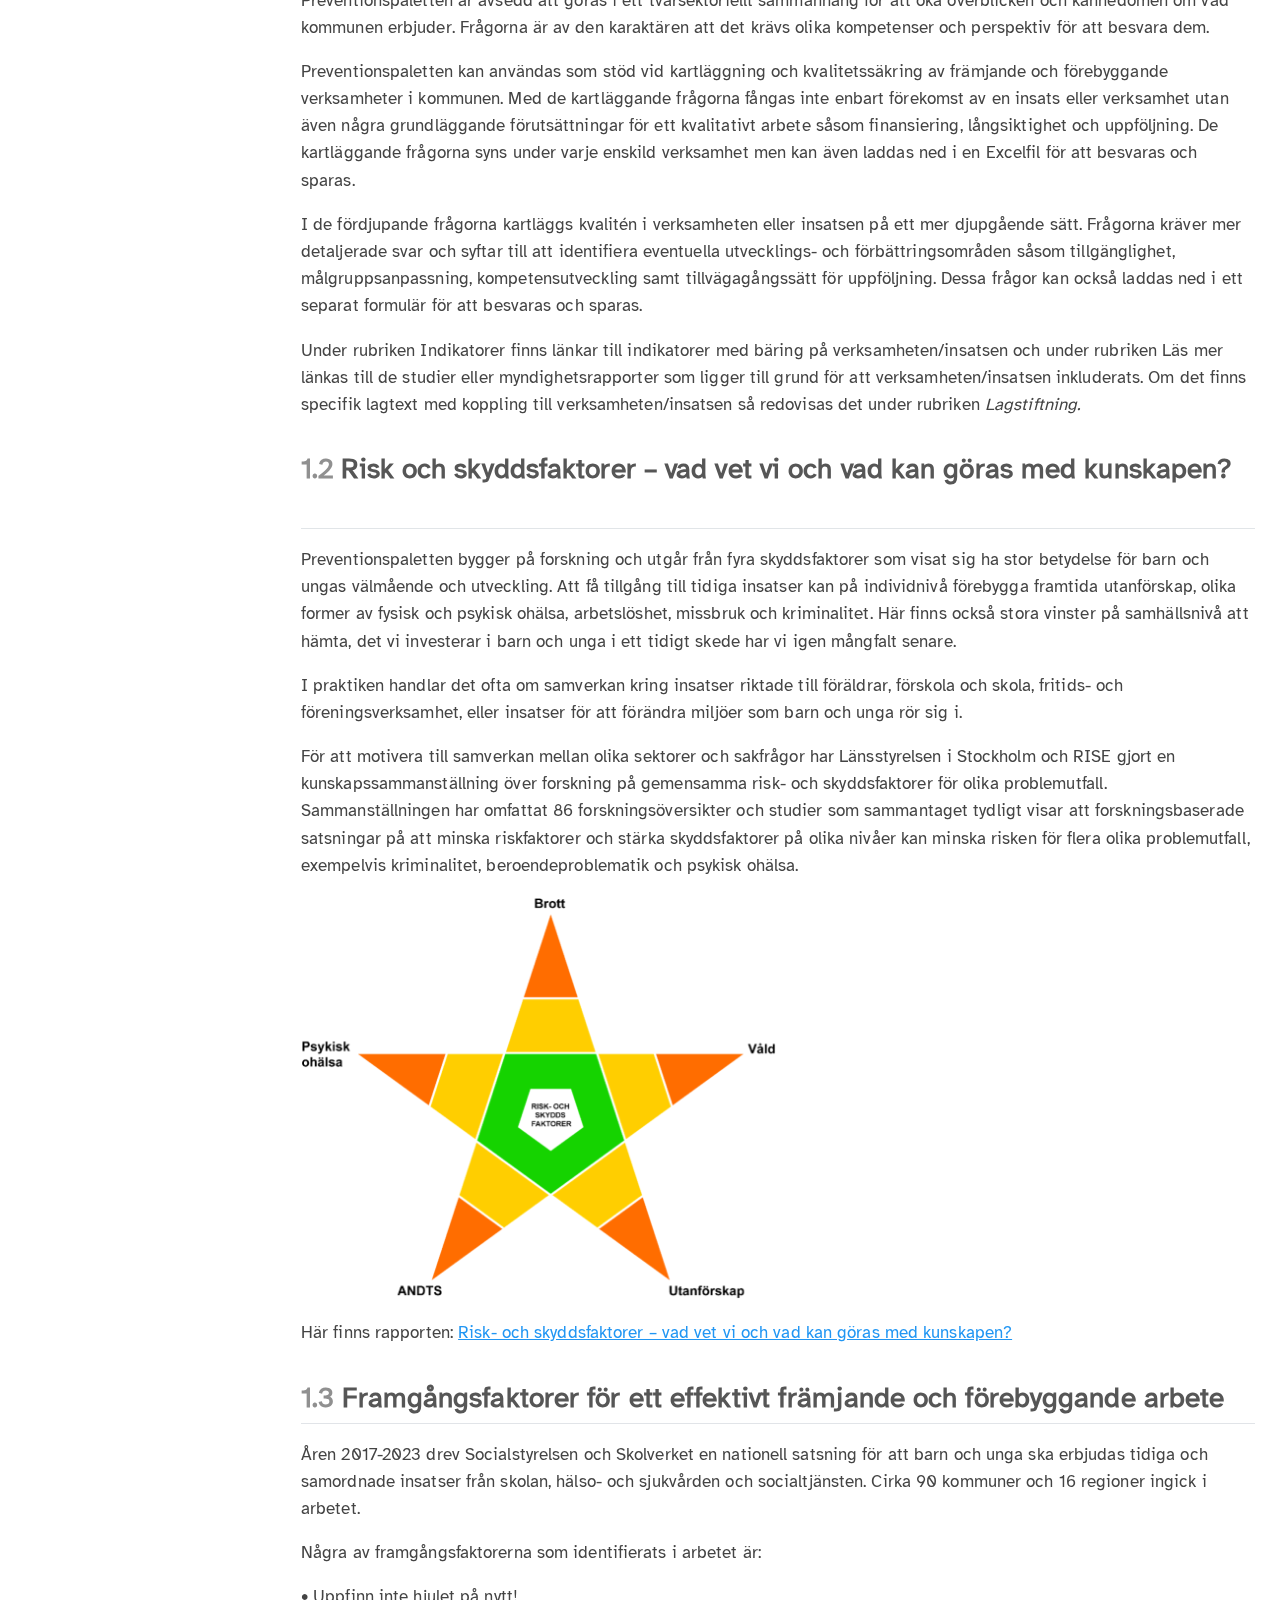
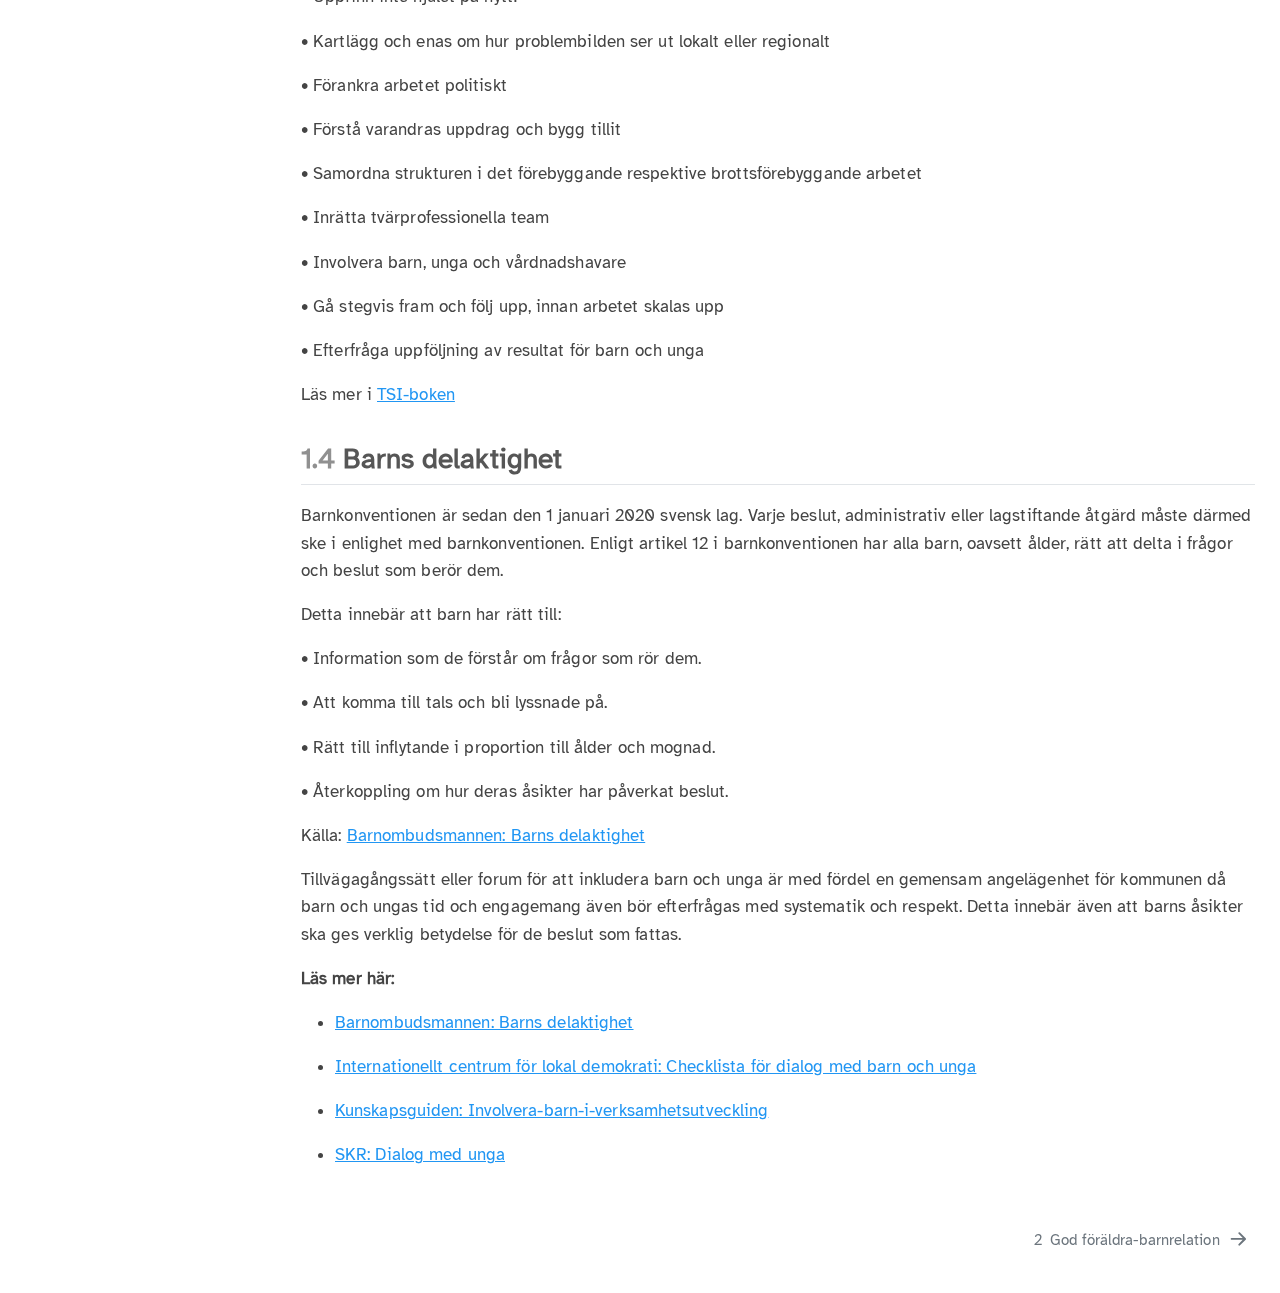
==== commit ebe8abe2: "Sista korr från LST" ====
--- a/docs/index.html
+++ b/docs/index.html
@@ -7,7 +7,7 @@
 <meta name="viewport" content="width=device-width, initial-scale=1.0, user-scalable=yes">
 
 <meta name="author" content="Länsstyrelserna">
-<meta name="dcterms.date" content="2025-03-06">
+<meta name="dcterms.date" content="2025-04-02">
 
 <title>Preventionspaletten</title>
 <style>
@@ -124,7 +124,7 @@
       <div>
       <div class="quarto-title-meta-heading">Published</div>
       <div class="quarto-title-meta-contents">
-        <p class="date">2025-03-06</p>
+        <p class="date">2025-04-02</p>
       </div>
     </div>
     
@@ -194,11 +194,11 @@
 
 <section id="introduktion" class="level1" data-number="1">
 <h1 data-number="1"><span class="header-section-number">1</span> Introduktion</h1>
-<p>Länsstyrelserna har i samverkan och utifrån lokala behov bedrivit ett utvecklingsarbete för att underlätta tillgång till befintligt och aktuellt kunskapsunderlag gällande främjande och förebyggande verksamheter riktade till barn och unga. Urvalet har förankrats med myndigheter, forskare och kommuner men är inte fullständigt och kan komma att revideras över tid. Syftet är att genom kortare beskrivningar och hänvisningar till befintliga kunskapsunderlag öka användningen av dessa i praktiken samt underlätta lokal verksamhetskartläggning och verksamhetsutveckling.</p>
+<p>Länsstyrelserna har utifrån lokala behov bedrivit ett utvecklingsarbete för att underlätta tillgång till befintligt och aktuellt kunskapsunderlag gällande främjande och förebyggande verksamheter riktade till barn och unga. Urvalet har förankrats med myndigheter, forskare och kommuner men är inte fullständigt och kan komma att revideras över tid. Syftet är att genom kortare beskrivningar och hänvisningar till befintliga kunskapsunderlag öka användningen av dessa i praktiken samt underlätta lokal verksamhetskartläggning och verksamhetsutveckling.</p>
 <p>Har du synpunkter på eller frågor om innehållet? Välkommen att kontakta Kajsa Lönn Rhodin, Länsstyrelsen i Stockholms län. Epost: kajsa.lonn.rhodin@lansstyrelsen.se</p>
 <section id="det-här-är-preventionspaletten" class="level2" data-number="1.1">
 <h2 data-number="1.1" class="anchored" data-anchor-id="det-här-är-preventionspaletten"><span class="header-section-number">1.1</span> Det här är preventionspaletten</h2>
-<p>I preventionspaletten beskrivs verksamheter och insatser som kommuner enligt forskning, myndighetsrekommendationer eller lag bör erbjuda för att stärka fyra av de viktigaste skyddsfaktorerna för barn och unga, med potential att påverka flera olika problemutfall.</p>
+<p>I preventionspaletten beskrivs verksamheter och insatser som kommuner enligt forskning, myndighetsrekommendationer eller lag kan/ska erbjuda för att stärka fyra av de viktigaste skyddsfaktorerna för barn och unga, med potential att påverka flera olika problemutfall.</p>
 <ul>
 <li><p>En god föräldrabarnrelation</p></li>
 <li><p>Måluppfyllelse i förskola och skola</p></li>
@@ -211,7 +211,7 @@
 <h3 data-number="1.1.1" class="anchored" data-anchor-id="så-här-gör-du-kartläggningen-och-analysen"><span class="header-section-number">1.1.1</span> Så här gör du kartläggningen och analysen</h3>
 <p>Preventionspaletten är avsedd att göras i ett tvärsektoriellt sammanhang för att öka överblicken och kännedomen om vad kommunen erbjuder. Frågorna är av den karaktären att det krävs olika kompetenser och perspektiv för att besvara dem.</p>
 <p>Preventionspaletten kan användas som stöd vid kartläggning och kvalitetssäkring av främjande och förebyggande verksamheter i kommunen. Med de kartläggande frågorna fångas inte enbart förekomst av en insats eller verksamhet utan även några grundläggande förutsättningar för ett kvalitativt arbete såsom finansiering, långsiktighet och uppföljning. De kartläggande frågorna syns under varje enskild verksamhet men kan även laddas ned i en Excelfil för att besvaras och sparas.</p>
-<p>I de fördjupande frågorna kartläggs kvalitén i verksamheten eller insatsen på ett mer djupgående sätt. Frågorna kräver mer detaljerade svar och syftar till att identifiera eventuella utvecklings- och förbättringsområden såsom tillgänglighet, målgruppsanpassning, kompetensutveckling samt tillvägagångssätt för uppföljning. Dessa frågor kan också laddas ned i eget formulär för att besvaras och sparas.</p>
+<p>I de fördjupande frågorna kartläggs kvalitén i verksamheten eller insatsen på ett mer djupgående sätt. Frågorna kräver mer detaljerade svar och syftar till att identifiera eventuella utvecklings- och förbättringsområden såsom tillgänglighet, målgruppsanpassning, kompetensutveckling samt tillvägagångssätt för uppföljning. Dessa frågor kan också laddas ned i ett separat formulär för att besvaras och sparas.</p>
 <p>Under rubriken Indikatorer finns länkar till indikatorer med bäring på verksamheten/insatsen och under rubriken Läs mer länkas till de studier eller myndighetsrapporter som ligger till grund för att verksamheten/insatsen inkluderats. Om det finns specifik lagtext med koppling till verksamheten/insatsen så redovisas det under rubriken <em>Lagstiftning.</em></p>
 </section>
 </section>
@@ -220,7 +220,7 @@
 <p>Preventionspaletten bygger på forskning och utgår från fyra skyddsfaktorer som visat sig ha stor betydelse för barn och ungas välmående och utveckling. Att få tillgång till tidiga insatser kan på individnivå förebygga framtida utanförskap, olika former av fysisk och psykisk ohälsa, arbetslöshet, missbruk och kriminalitet. Här finns också stora vinster på samhällsnivå att hämta, det vi investerar i barn och unga i ett tidigt skede har vi igen mångfalt senare.</p>
 <p>I praktiken handlar det ofta om samverkan kring insatser riktade till föräldrar, förskola och skola, fritids- och föreningsverksamhet, eller insatser för att förändra miljöer som barn och unga rör sig i.</p>
 <p>För att motivera till samverkan mellan olika sektorer och sakfrågor har Länsstyrelsen i Stockholm och RISE gjort en kunskapssammanställning över forskning på gemensamma risk- och skyddsfaktorer för olika problemutfall. Sammanställningen har omfattat 86 forskningsöversikter och studier som sammantaget tydligt visar att forskningsbaserade satsningar på att minska riskfaktorer och stärka skyddsfaktorer på olika nivåer kan minska risken för flera olika problemutfall, exempelvis kriminalitet, beroendeproblematik och psykisk ohälsa.</p>
-<p><img src="riskrapport.png" class="img-fluid" style="width:25.0%"></p>
+<p><img src="preventionsstjarnan.png" class="img-fluid" style="width:50.0%"></p>
 <p>Här finns rapporten: <a href="http://ri.diva-portal.org/smash/record.jsf?pid=diva2%3A1656234&amp;dswid=3419">Risk- och skyddsfaktorer – vad vet vi och vad kan göras med kunskapen?</a></p>
 </section>
 <section id="framgångsfaktorer-för-ett-effektivt-främjande-och-förebyggande-arbete" class="level2" data-number="1.3">
@@ -242,12 +242,12 @@
 <h2 data-number="1.4" class="anchored" data-anchor-id="barns-delaktighet"><span class="header-section-number">1.4</span> Barns delaktighet</h2>
 <p>Barnkonventionen är sedan den 1 januari 2020 svensk lag. Varje beslut, administrativ eller lagstiftande åtgärd måste därmed ske i enlighet med barnkonventionen. Enligt artikel 12 i barnkonventionen har alla barn, oavsett ålder, rätt att delta i frågor och beslut som berör dem.</p>
 <p>Detta innebär att barn har rätt till:</p>
-<p>• Information som de förstår om det som rör dem.</p>
+<p>• Information som de förstår om frågor som rör dem.</p>
 <p>• Att komma till tals och bli lyssnade på.</p>
 <p>• Rätt till inflytande i proportion till ålder och mognad.</p>
 <p>• Återkoppling om hur deras åsikter har påverkat beslut.</p>
 <p>Källa: <a href="https://barnsdelaktighet.barnombudsmannen.se/">Barnombudsmannen: Barns delaktighet</a></p>
-<p>Detta bör genomsyra all verksamhet och tillvägagångssätt eller forum för att inkludera barn och unga är med fördel en gemensam angelägenhet för kommunen då barn och ungas tid och engagemang även bör efterfrågas med systematik och respekt. Detta innebär även att barns åsikter ska ges verklig betydelse för de beslut som fattas.</p>
+<p>Tillvägagångssätt eller forum för att inkludera barn och unga är med fördel en gemensam angelägenhet för kommunen då barn och ungas tid och engagemang även bör efterfrågas med systematik och respekt. Detta innebär även att barns åsikter ska ges verklig betydelse för de beslut som fattas.</p>
 <p><strong>Läs mer här:</strong></p>
 <ul>
 <li><p><a href="https://barnsdelaktighet.barnombudsmannen.se/">Barnombudsmannen: Barns delaktighet</a></p></li>
